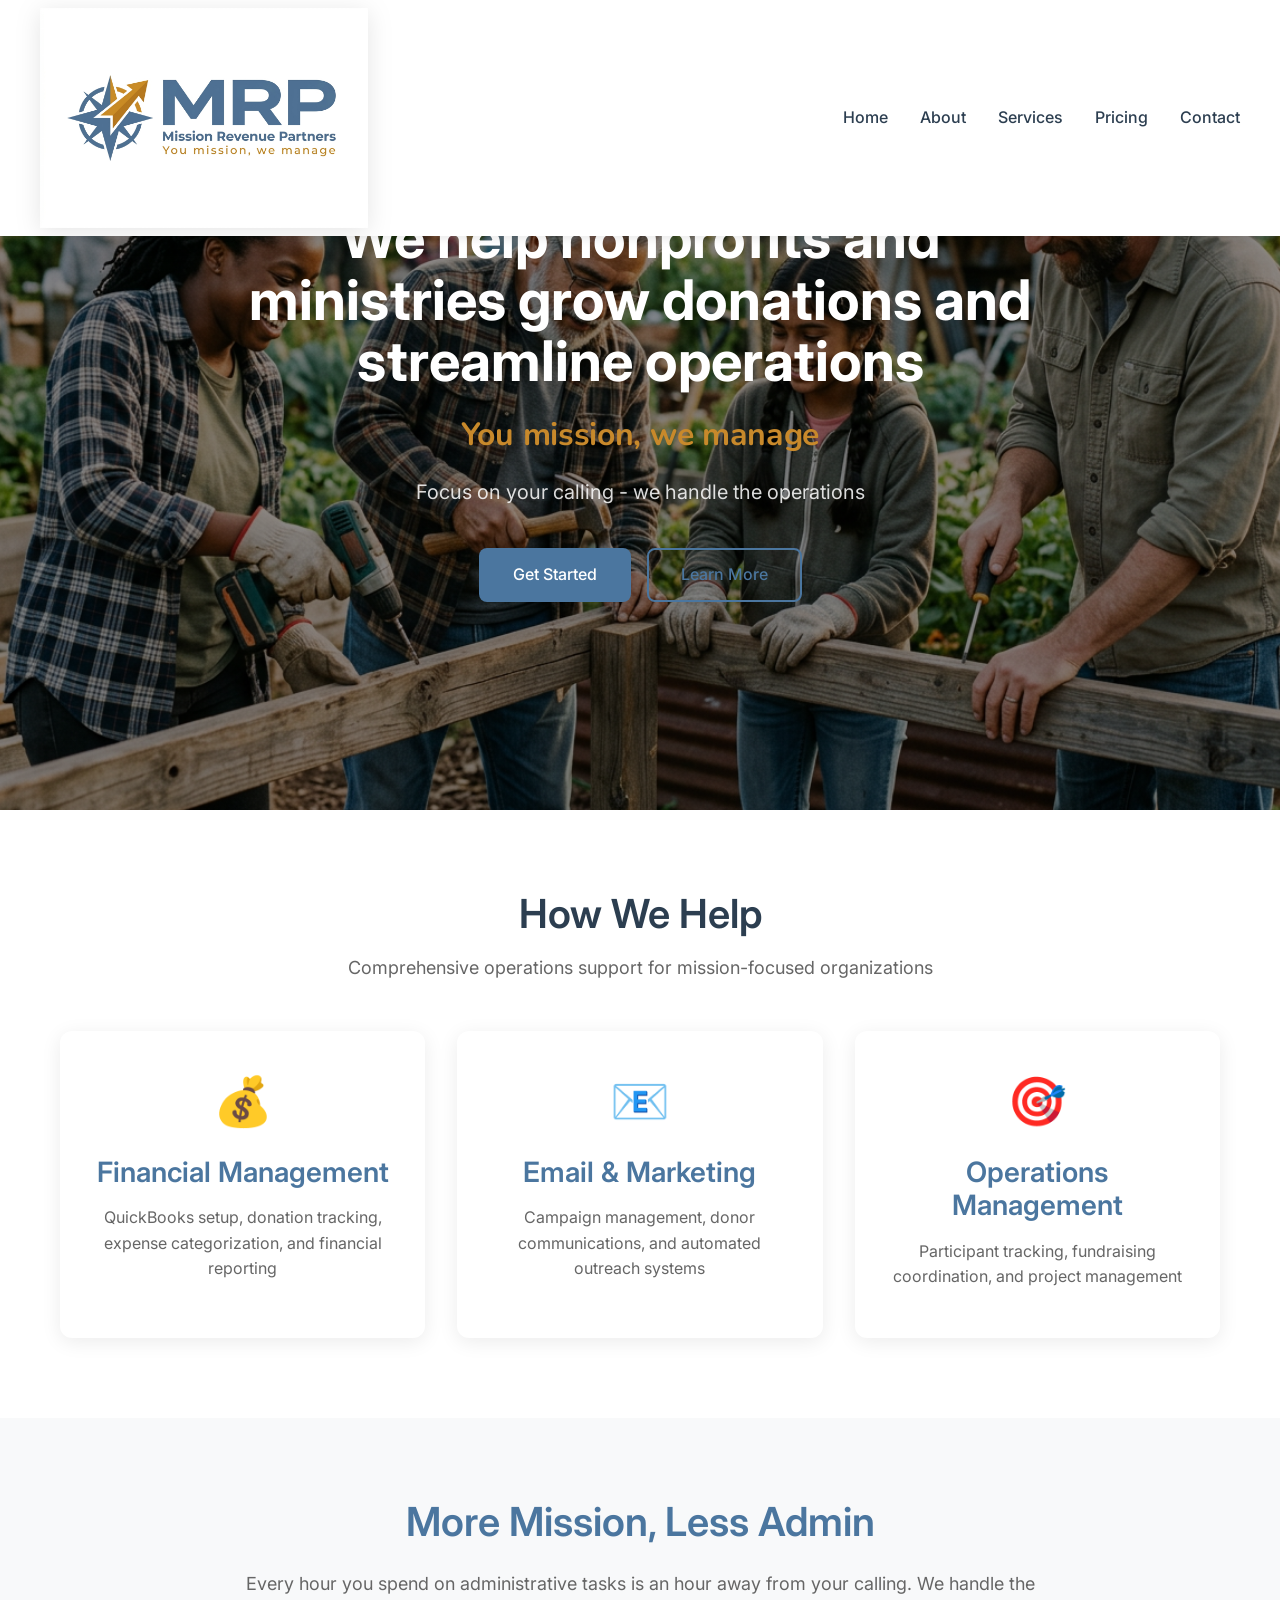
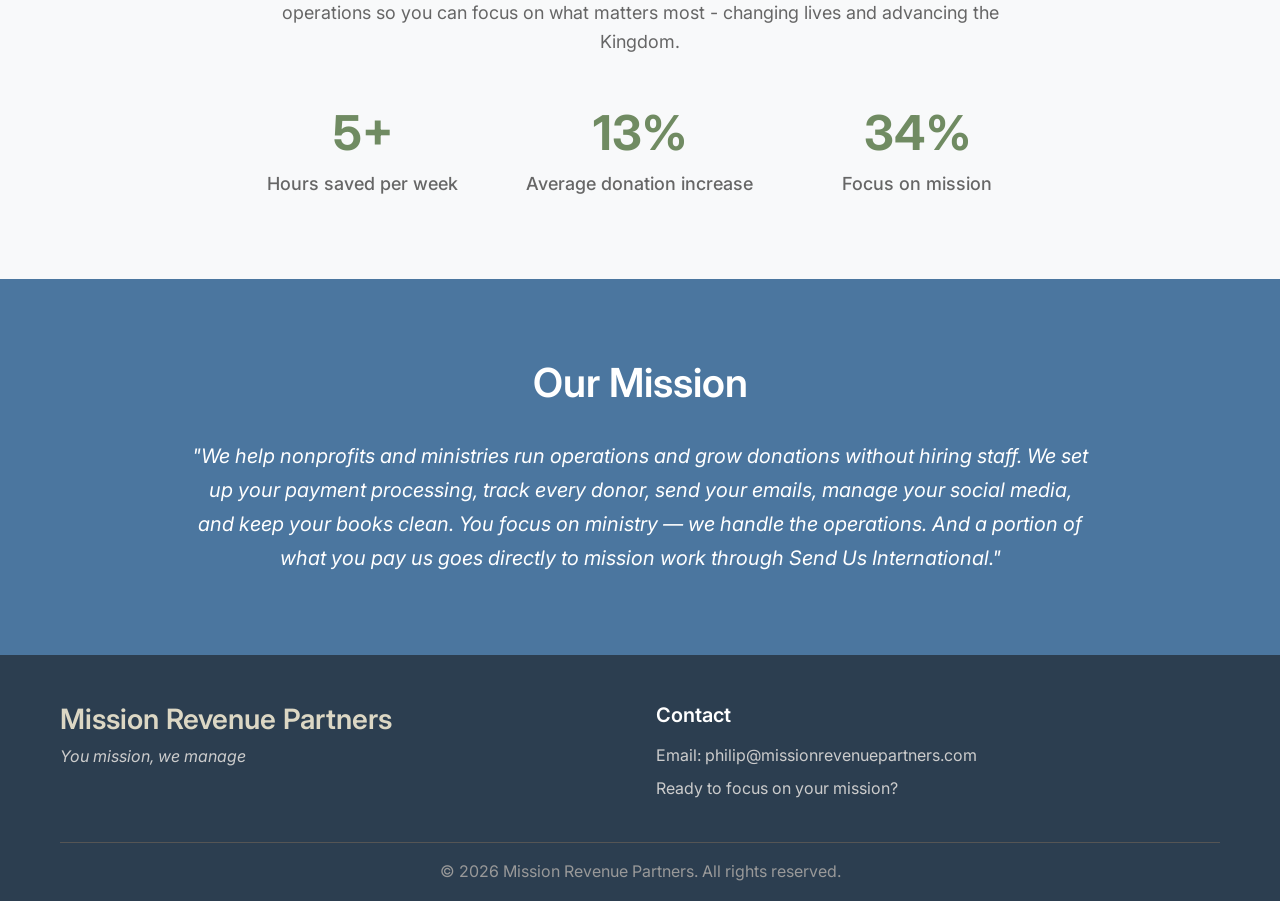
==== index.html @ ce21acee "Mobile-responsive hero: proper CSS classes instead of inline styles, mobile-optimized spacing and te" ====
<!DOCTYPE html>
<html lang="en">
<head>
    <meta charset="UTF-8">
    <meta name="viewport" content="width=device-width, initial-scale=1.0">
    <title>Mission Revenue Partners - You mission, we manage</title>
    <meta name="description" content="We help nonprofits and ministries grow donations and streamline operations. You focus on your mission - we handle the operations.">
    <link rel="icon" type="image/png" sizes="32x32" href="images/favicon-32.png">
    <link rel="stylesheet" href="css/style.css?t=1779023974">
    <link href="https://fonts.googleapis.com/css2?family=Inter:wght@300;400;500;600;700&family=Nunito:wght@400;600;700;800&display=swap" rel="stylesheet">
</head>
<body>
    <!-- Header -->
    <header class="header">
        <nav class="nav container">
            <div class="nav-brand">
                <img src="images/logo.png?v=1778891341" alt="Mission Revenue Partners - You mission, we manage" class="nav-logo" >
            </div>
            <ul class="nav-menu">
                <li><a href="index.html" class="nav-link">Home</a></li>
                <li><a href="about.html" class="nav-link">About</a></li>
                <li><a href="services.html" class="nav-link">Services</a></li>
                <li><a href="pricing.html" class="nav-link">Pricing</a></li>
                <li><a href="contact.html" class="nav-link">Contact</a></li>
            </ul>
            <div class="nav-toggle">
                <span></span>
                <span></span>
                <span></span>
            </div>
        </nav>
    </header>

    <!-- Hero Section -->
    <section id="home" class="hero hero-mobile-fixed">
        <div class="container">
            <div class="hero-content">
                <h1 class="hero-title">We help nonprofits and ministries grow donations and streamline operations</h1>
                <p class="hero-tagline">You mission, we manage</p>
                <p class="hero-subtitle">Focus on your calling - we handle the operations</p>
                <div class="hero-buttons">
                    <a href="contact.html" class="btn btn-primary">Get Started</a>
                    <a href="services.html" class="btn btn-secondary">Learn More</a>
                </div>
            </div>
        </div>
    </section>

    <!-- Services Preview -->
    <section class="services-preview">
        <div class="container">
            <div class="section-header">
                <h2>How We Help</h2>
                <p>Comprehensive operations support for mission-focused organizations</p>
            </div>
            <div class="services-grid">
                <div class="service-card">
                    <div class="service-icon">💰</div>
                    <h3>Financial Management</h3>
                    <p>QuickBooks setup, donation tracking, expense categorization, and financial reporting</p>
                </div>
                <div class="service-card">
                    <div class="service-icon">📧</div>
                    <h3>Email & Marketing</h3>
                    <p>Campaign management, donor communications, and automated outreach systems</p>
                </div>
                <div class="service-card">
                    <div class="service-icon">🎯</div>
                    <h3>Operations Management</h3>
                    <p>Participant tracking, fundraising coordination, and project management</p>
                </div>
            </div>
        </div>
    </section>

    <!-- Value Proposition -->
    <section class="value-prop">
        <div class="container">
            <div class="value-content">
                <h2>More Mission, Less Admin</h2>
                <p>Every hour you spend on administrative tasks is an hour away from your calling. We handle the operations so you can focus on what matters most - changing lives and advancing the Kingdom.</p>
                <div class="value-stats">
                    <div class="stat">
                        <h3>15+</h3>
                        <p>Hours saved per week</p>
                    </div>
                    <div class="stat">
                        <h3>40%</h3>
                        <p>Average donation increase</p>
                    </div>
                    <div class="stat">
                        <h3>100%</h3>
                        <p>Focus on mission</p>
                    </div>
                </div>
            </div>
        </div>
    </section>

    <!-- Mission Statement -->
    <section class="mission-statement">
        <div class="container">
            <div class="mission-content">
                <h2>Our Mission</h2>
                <p class="mission-text">"We help nonprofits and ministries run operations and grow donations without hiring staff. We set up your payment processing, track every donor, send your emails, manage your social media, and keep your books clean. You focus on ministry — we handle the operations. And a portion of what you pay us goes directly to mission work through Send Us International."</p>
            </div>
        </div>
    </section>

    <!-- Footer -->
    <footer class="footer">
        <div class="container">
            <div class="footer-content">
                <div class="footer-brand">
                    <h3>Mission Revenue Partners</h3>
                    <p>You mission, we manage</p>
                </div>
                <div class="footer-contact">
                    <h4>Contact</h4>
                    <p>Email: philip@missionrevenuepartners.com</p>
                    <p>Ready to focus on your mission?</p>
                </div>
            </div>
            <div class="footer-bottom">
                <p>&copy; 2026 Mission Revenue Partners. All rights reserved.</p>
            </div>
        </div>
    </footer>

    <script src="js/main.js"></script>
</body>
</html>
---- css/style.css ----
/* Mission Revenue Partners - Website Styles */
/* Brand Colors: Blue #4B769F, Green #708B62, Beige #DCD7C4 */

:root {
    --primary-blue: #4B769F;
    --mission-green: #708B62;
    --amber-gold: #C8892B;
    --background-tan: #DCD7C4;
    --white: #ffffff;
    --dark: #2c3e50;
    --light-gray: #f8f9fa;
    --border-color: #e9ecef;
    
    --font-family: 'Inter', -apple-system, BlinkMacSystemFont, 'Segoe UI', sans-serif;
    --font-rounded: 'Nunito', 'Inter', -apple-system, sans-serif;
    --font-weight-light: 300;
    --font-weight-normal: 400;
    --font-weight-medium: 500;
    --font-weight-semibold: 600;
    --font-weight-bold: 700;
}

/* Base Styles */
* {
    margin: 0;
    padding: 0;
    box-sizing: border-box;
}

body {
    font-family: var(--font-family);
    font-weight: var(--font-weight-normal);
    line-height: 1.6;
    color: var(--dark);
    background-color: var(--white);
}

.container {
    max-width: 1200px;
    margin: 0 auto;
    padding: 0 20px;
}

/* Typography */
h1, h2, h3, h4, h5, h6 {
    font-weight: var(--font-weight-semibold);
    line-height: 1.2;
    margin-bottom: 1rem;
}

h1 { font-size: 3rem; }
h2 { font-size: 2.5rem; }
h3 { font-size: 1.75rem; }
h4 { font-size: 1.25rem; }

p {
    margin-bottom: 1rem;
    color: #666;
}

/* Buttons */
.btn {
    display: inline-block;
    padding: 12px 32px;
    font-weight: var(--font-weight-medium);
    text-decoration: none;
    border-radius: 8px;
    transition: all 0.3s ease;
    cursor: pointer;
    border: 2px solid transparent;
    font-size: 1rem;
}

.btn-primary {
    background-color: var(--primary-blue);
    color: var(--white);
}

.btn-primary:hover {
    background-color: #3a5f7f;
    transform: translateY(-2px);
}

.btn-secondary {
    background-color: transparent;
    color: var(--primary-blue);
    border-color: var(--primary-blue);
}

.btn-secondary:hover {
    background-color: var(--primary-blue);
    color: var(--white);
}

/* Header */
.header {
    background-color: var(--white);
    box-shadow: 0 2px 10px rgba(0,0,0,0.1);
    position: fixed;
    top: 0;
    left: 0;
    right: 0;
    z-index: 1000;
}

.nav {
    display: flex;
    justify-content: space-between;
    align-items: center;
    padding: 0.5rem 0;
}

.nav-brand {
    display: flex;
    align-items: center;
    gap: 12px;
}

.nav-logo {
    height: 220px !important;
    width: auto !important;
    display: block;
    filter: drop-shadow(0 4px 12px rgba(0,0,0,0.10));
    transition: transform 0.2s ease;
}
.nav-logo:hover {
    transform: scale(1.03);
}

.brand-name {
    color: var(--primary-blue);
    font-size: 1.35rem;
    font-weight: var(--font-weight-bold);
    margin: 0;
}

.nav-menu {
    display: flex;
    list-style: none;
    gap: 2rem;
    margin: 0;
}

.nav-link {
    text-decoration: none;
    color: var(--dark);
    font-weight: var(--font-weight-medium);
    transition: color 0.3s ease;
}

.nav-link:hover {
    color: var(--primary-blue);
}

.nav-toggle {
    display: none;
    flex-direction: column;
    cursor: pointer;
}

.nav-toggle span {
    width: 25px;
    height: 3px;
    background-color: var(--dark);
    margin: 3px 0;
    transition: 0.3s;
}

/* Hero Section */
.hero {
    background: linear-gradient(rgba(44, 62, 80, 0.6), rgba(44, 62, 80, 0.6)), url('../images/hero-bg.jpg?v=1779022975') center top/cover no-repeat;
    padding: 180px 0 140px;
    text-align: center;
    color: var(--white);
    min-height: 70vh;
    display: flex;
    align-items: center;
}

/* Mobile-optimized hero */
.hero-mobile-fixed {
    background: linear-gradient(rgba(0, 0, 0, 0.45), rgba(0, 0, 0, 0.45)), url('../images/hero-bg-new.png') center center/cover no-repeat;
    background-size: 120%;
    padding: 160px 0 160px;
    min-height: 90vh;
    display: flex;
    align-items: center;
    justify-content: center;
}

.hero .hero-title {
    color: var(--white);
}

.hero .hero-subtitle {
    color: rgba(255,255,255,0.85);
}

.hero-content {
    max-width: 800px;
    margin: 0 auto;
    width: 100%;
}

.hero-title {
    font-size: 3.5rem;
    font-weight: var(--font-weight-bold);
    color: var(--dark);
    margin-bottom: 1rem;
    line-height: 1.1;
}

.hero-tagline {
    font-family: var(--font-rounded);
    font-size: 2rem;
    font-weight: 700;
    color: var(--amber-gold);
    margin-bottom: 1rem;
    letter-spacing: -0.3px;
}

.hero-subtitle {
    font-size: 1.25rem;
    color: #666;
    margin-bottom: 2.5rem;
}

.hero-buttons {
    display: flex;
    gap: 1rem;
    justify-content: center;
    flex-wrap: wrap;
}

/* Services Preview */
.services-preview {
    padding: 80px 0;
    background-color: var(--white);
}

.section-header {
    text-align: center;
    margin-bottom: 3rem;
}

.section-header h2 {
    color: var(--dark);
    margin-bottom: 1rem;
}

.section-header p {
    font-size: 1.125rem;
    color: #666;
    max-width: 600px;
    margin: 0 auto;
}

.services-grid {
    display: grid;
    grid-template-columns: repeat(auto-fit, minmax(300px, 1fr));
    gap: 2rem;
    margin-top: 3rem;
}

.service-card {
    background-color: var(--white);
    padding: 2rem;
    border-radius: 12px;
    box-shadow: 0 4px 20px rgba(0,0,0,0.08);
    text-align: center;
    transition: transform 0.3s ease, box-shadow 0.3s ease;
}

.service-card:hover {
    transform: translateY(-5px);
    box-shadow: 0 8px 30px rgba(0,0,0,0.12);
}

.service-icon {
    font-size: 3rem;
    margin-bottom: 1rem;
}

.service-card h3 {
    color: var(--primary-blue);
    margin-bottom: 1rem;
}

.service-card p {
    color: #666;
    line-height: 1.6;
}

/* Value Proposition */
.value-prop {
    padding: 80px 0;
    background-color: var(--light-gray);
}

.value-content {
    text-align: center;
    max-width: 800px;
    margin: 0 auto;
}

.value-content h2 {
    color: var(--primary-blue);
    margin-bottom: 1.5rem;
}

.value-content p {
    font-size: 1.125rem;
    margin-bottom: 3rem;
}

.value-stats {
    display: grid;
    grid-template-columns: repeat(auto-fit, minmax(200px, 1fr));
    gap: 2rem;
    margin-top: 3rem;
}

.stat {
    text-align: center;
}

.stat h3 {
    font-size: 3rem;
    color: var(--mission-green);
    margin-bottom: 0.5rem;
    font-weight: var(--font-weight-bold);
}

.stat p {
    color: #666;
    font-weight: var(--font-weight-medium);
    margin: 0;
}

/* Mission Statement */
.mission-statement {
    padding: 80px 0;
    background-color: var(--primary-blue);
    color: var(--white);
}

.mission-content {
    text-align: center;
    max-width: 900px;
    margin: 0 auto;
}

.mission-statement h2 {
    color: var(--white);
    margin-bottom: 2rem;
}

.mission-text {
    font-size: 1.25rem;
    line-height: 1.7;
    color: var(--white);
    font-style: italic;
    margin: 0;
}

/* Page Hero (Sub-pages) */
.page-hero {
    background: linear-gradient(rgba(44, 62, 80, 0.7), rgba(44, 62, 80, 0.7)), url('../images/hero-bg.jpg?v=1779022975') center top/cover no-repeat;
    padding: 180px 0 120px;
    text-align: center;
    min-height: 50vh;
    display: flex;
    align-items: center;
}

.page-hero .container {
    width: 100%;
}

.page-hero h1 {
    font-size: 3rem;
    font-weight: var(--font-weight-bold);
    color: var(--white);
    margin-bottom: 0.5rem;
}

.page-hero .hero-tagline {
    color: var(--amber-gold);
}

.page-subtitle {
    font-size: 1.125rem;
    color: rgba(255,255,255,0.85);
    max-width: 600px;
    margin: 0 auto;
}

/* Our Story */
.our-story {
    padding: 80px 0;
}

.story-grid {
    display: grid;
    grid-template-columns: 1.5fr 1fr;
    gap: 4rem;
    align-items: center;
}

.story-content h2 {
    color: var(--primary-blue);
    margin-bottom: 1.5rem;
}

.story-content p {
    margin-bottom: 1.25rem;
    font-size: 1.05rem;
    line-height: 1.7;
}

.placeholder-image {
    background: var(--background-tan);
    border-radius: 12px;
    padding: 60px 40px;
    text-align: center;
    color: #999;
    font-size: 1.1rem;
}

.founder-image {
    text-align: center;
}

.profile-photo {
    width: 100%;
    max-width: 320px;
    height: auto;
    border-radius: 12px;
    box-shadow: 0 8px 24px rgba(75, 118, 159, 0.15);
    transition: transform 0.3s ease, box-shadow 0.3s ease;
}

.profile-photo:hover {
    transform: translateY(-4px);
    box-shadow: 0 12px 32px rgba(75, 118, 159, 0.2);
}

/* Values */
.mission-values {
    padding: 80px 0;
    background: var(--light-gray);
}

.values-grid {
    display: grid;
    grid-template-columns: repeat(auto-fit, minmax(250px, 1fr));
    gap: 2rem;
    margin-top: 3rem;
}

.value-card {
    background: var(--white);
    padding: 2rem;
    border-radius: 12px;
    box-shadow: 0 4px 12px rgba(0,0,0,0.06);
    text-align: center;
}

.value-icon {
    font-size: 2.5rem;
    margin-bottom: 1rem;
}

.value-card h3 {
    color: var(--primary-blue);
    margin-bottom: 0.75rem;
}

/* Why Started */
.why-started {
    padding: 80px 0;
}

.why-content {
    max-width: 800px;
    margin: 0 auto;
}

.why-content h2 {
    text-align: center;
    color: var(--primary-blue);
    margin-bottom: 2rem;
}

.why-story p {
    margin-bottom: 1.25rem;
    font-size: 1.05rem;
    line-height: 1.7;
}

.why-story blockquote {
    border-left: 4px solid var(--mission-green);
    margin: 2rem 0;
    padding: 1.5rem 2rem;
    background: var(--light-gray);
    border-radius: 0 8px 8px 0;
    font-style: italic;
    font-size: 1.1rem;
    color: var(--dark);
}

/* Team */
.team-section {
    padding: 80px 0;
    background: var(--light-gray);
}

.team-grid {
    display: grid;
    grid-template-columns: repeat(auto-fit, minmax(280px, 1fr));
    gap: 2rem;
    margin-top: 3rem;
    justify-items: center;
}

.team-member {
    text-align: center;
    max-width: 350px;
}

.team-member h3 {
    color: var(--primary-blue);
    margin: 1rem 0 0.25rem;
}

.member-title {
    color: var(--mission-green);
    font-weight: var(--font-weight-medium);
    font-size: 0.95rem;
    margin-bottom: 0.75rem;
}

.member-image {
    margin-bottom: 0.5rem;
}

/* Services Detailed */
.services-detailed {
    padding: 80px 0;
}

.service-detailed {
    margin-bottom: 4rem;
    padding-bottom: 4rem;
    border-bottom: 1px solid var(--border-color);
}

.service-detailed:last-child {
    border-bottom: none;
    margin-bottom: 0;
    padding-bottom: 0;
}

.service-icon-large {
    font-size: 3.5rem;
    margin-bottom: 1rem;
}

.service-content h2 {
    color: var(--primary-blue);
    margin-bottom: 0.5rem;
}

.service-description {
    font-size: 1.125rem;
    color: #666;
    margin-bottom: 1.5rem;
}

.service-features {
    margin-bottom: 1.5rem;
}

.service-features h3 {
    color: var(--mission-green);
    font-size: 1.1rem;
    margin-bottom: 0.75rem;
}

.service-features ul {
    list-style: none;
    padding: 0;
}

.service-features li {
    padding: 0.5rem 0;
    padding-left: 1.5rem;
    position: relative;
    line-height: 1.5;
}

.service-features li::before {
    content: "▸";
    color: var(--primary-blue);
    position: absolute;
    left: 0;
}

.service-benefits {
    background: var(--light-gray);
    padding: 1.5rem 2rem;
    border-radius: 8px;
}

.service-benefits h3 {
    color: var(--mission-green);
    margin-bottom: 0.5rem;
}

.service-benefits p {
    margin: 0;
    line-height: 1.8;
}

/* Process */
.service-process {
    padding: 80px 0;
    background: var(--light-gray);
}

.process-steps {
    display: grid;
    grid-template-columns: repeat(auto-fit, minmax(220px, 1fr));
    gap: 2rem;
    margin-top: 3rem;
}

.process-step {
    text-align: center;
    background: var(--white);
    padding: 2rem;
    border-radius: 12px;
    box-shadow: 0 4px 12px rgba(0,0,0,0.06);
}

.step-number {
    width: 48px;
    height: 48px;
    background: var(--primary-blue);
    color: var(--white);
    border-radius: 50%;
    display: flex;
    align-items: center;
    justify-content: center;
    font-size: 1.5rem;
    font-weight: var(--font-weight-bold);
    margin: 0 auto 1rem;
}

.process-step h3 {
    color: var(--dark);
    font-size: 1.15rem;
    margin-bottom: 0.5rem;
}

/* CTA Section */
.cta-section {
    padding: 80px 0;
    background: linear-gradient(135deg, var(--primary-blue) 0%, #3a5f7f 100%);
    color: var(--white);
}

.cta-content {
    text-align: center;
    max-width: 700px;
    margin: 0 auto;
}

.cta-content h2 {
    color: var(--white);
    margin-bottom: 1rem;
}

.cta-content p {
    color: rgba(255,255,255,0.9);
    font-size: 1.125rem;
    margin-bottom: 2rem;
}

.cta-content .btn-primary {
    background: var(--mission-green);
}

.cta-content .btn-primary:hover {
    background: #5a704e;
}

/* Pricing Page */
.pricing-section {
    padding: 80px 0;
}

.pricing-grid {
    display: grid;
    grid-template-columns: repeat(auto-fit, minmax(300px, 1fr));
    gap: 2rem;
    margin-top: 3rem;
}

.pricing-card {
    background: var(--white);
    border-radius: 12px;
    box-shadow: 0 4px 20px rgba(0,0,0,0.08);
    padding: 2.5rem 2rem;
    text-align: center;
    transition: transform 0.3s ease;
}

.pricing-card.featured {
    border: 2px solid var(--primary-blue);
    transform: scale(1.02);
}

.pricing-card:hover {
    transform: translateY(-5px);
}

.pricing-card.featured:hover {
    transform: scale(1.02) translateY(-5px);
}

.pricing-header {
    margin-bottom: 2rem;
}

.pricing-header h3 {
    color: var(--dark);
    font-size: 1.5rem;
    margin-bottom: 0.5rem;
}

.pricing-price {
    font-size: 3rem;
    font-weight: var(--font-weight-bold);
    color: var(--primary-blue);
    margin-bottom: 0.25rem;
}

.pricing-price span {
    font-size: 1rem;
    color: #999;
    font-weight: var(--font-weight-normal);
}

.pricing-card ul {
    list-style: none;
    padding: 0;
    margin-bottom: 2rem;
    text-align: left;
}

.pricing-card li {
    padding: 0.6rem 0;
    border-bottom: 1px solid var(--border-color);
}

.pricing-card li:last-child {
    border-bottom: none;
}

/* Contact Page */
.contact-section {
    padding: 80px 0;
}

.contact-grid {
    display: grid;
    grid-template-columns: 1fr 1fr;
    gap: 4rem;
    margin-top: 3rem;
}

.contact-info h3 {
    color: var(--primary-blue);
    margin-bottom: 0.5rem;
}

.contact-method {
    margin-bottom: 2rem;
}

.contact-method .icon {
    font-size: 1.5rem;
    margin-bottom: 0.5rem;
}

.contact-form-wrapper {
    background: var(--light-gray);
    padding: 2.5rem;
    border-radius: 12px;
}

.contact-form-wrapper h3 {
    color: var(--primary-blue);
    margin-bottom: 1.5rem;
}

.form-group {
    margin-bottom: 1.25rem;
}

.form-group label {
    display: block;
    margin-bottom: 0.5rem;
    font-weight: var(--font-weight-medium);
    color: var(--dark);
}

.form-group input,
.form-group select,
.form-group textarea {
    width: 100%;
    padding: 0.75rem 1rem;
    border: 1px solid var(--border-color);
    border-radius: 8px;
    font-family: var(--font-family);
    font-size: 1rem;
    transition: border-color 0.3s;
}

.form-group input:focus,
.form-group select:focus,
.form-group textarea:focus {
    outline: none;
    border-color: var(--primary-blue);
}

/* Footer */
.footer {
    background-color: var(--dark);
    color: var(--white);
    padding: 3rem 0 1rem;
}

.footer-content {
    display: grid;
    grid-template-columns: repeat(auto-fit, minmax(250px, 1fr));
    gap: 2rem;
    margin-bottom: 2rem;
}

.footer-brand h3 {
    color: var(--background-tan);
    margin-bottom: 0.5rem;
}

.footer-brand p {
    color: #ccc;
    font-style: italic;
}

.footer-contact h4 {
    color: var(--white);
    margin-bottom: 1rem;
}

.footer-contact p {
    color: #ccc;
    margin-bottom: 0.5rem;
}

.footer-bottom {
    border-top: 1px solid #555;
    padding-top: 1rem;
    text-align: center;
}

.footer-bottom p {
    color: #999;
    margin: 0;
}

/* Responsive Design */
@media (max-width: 768px) {
    .nav-menu {
        display: none;
    }
    
    .nav-toggle {
        display: flex;
    }
    
    .hero-title {
        font-size: 2.5rem;
    }
    
    .hero-tagline {
        font-size: 1.5rem;
    }
    
    .hero-buttons {
        flex-direction: column;
        align-items: center;
    }
    
    .hero-mobile-fixed {
        padding: 120px 0 120px;
        min-height: 100vh;
        background-size: 140%;
    }
    
    .hero-mobile-fixed .hero-content {
        padding: 0 15px;
    }
    
    .services-grid {
        grid-template-columns: 1fr;
    }
    
    .value-stats {
        grid-template-columns: 1fr;
    }
    
    h1 { font-size: 2rem; }
    h2 { font-size: 1.75rem; }
    
    .container {
        padding: 0 15px;
    }
}

@media (max-width: 480px) {
    .hero-title {
        font-size: 2rem;
    }
    
    .hero-tagline {
        font-size: 1.25rem;
    }
    
    .mission-text {
        font-size: 1rem;
    }
    
    .service-card {
        padding: 1.5rem;
    }
    
    .hero-mobile-fixed {
        padding: 100px 0 100px;
        background-size: 160%;
    }
    
    .hero-mobile-fixed .hero-title {
        font-size: 1.8rem;
        line-height: 1.2;
    }
    
    .hero-mobile-fixed .hero-tagline {
        font-size: 1.1rem;
    }
}
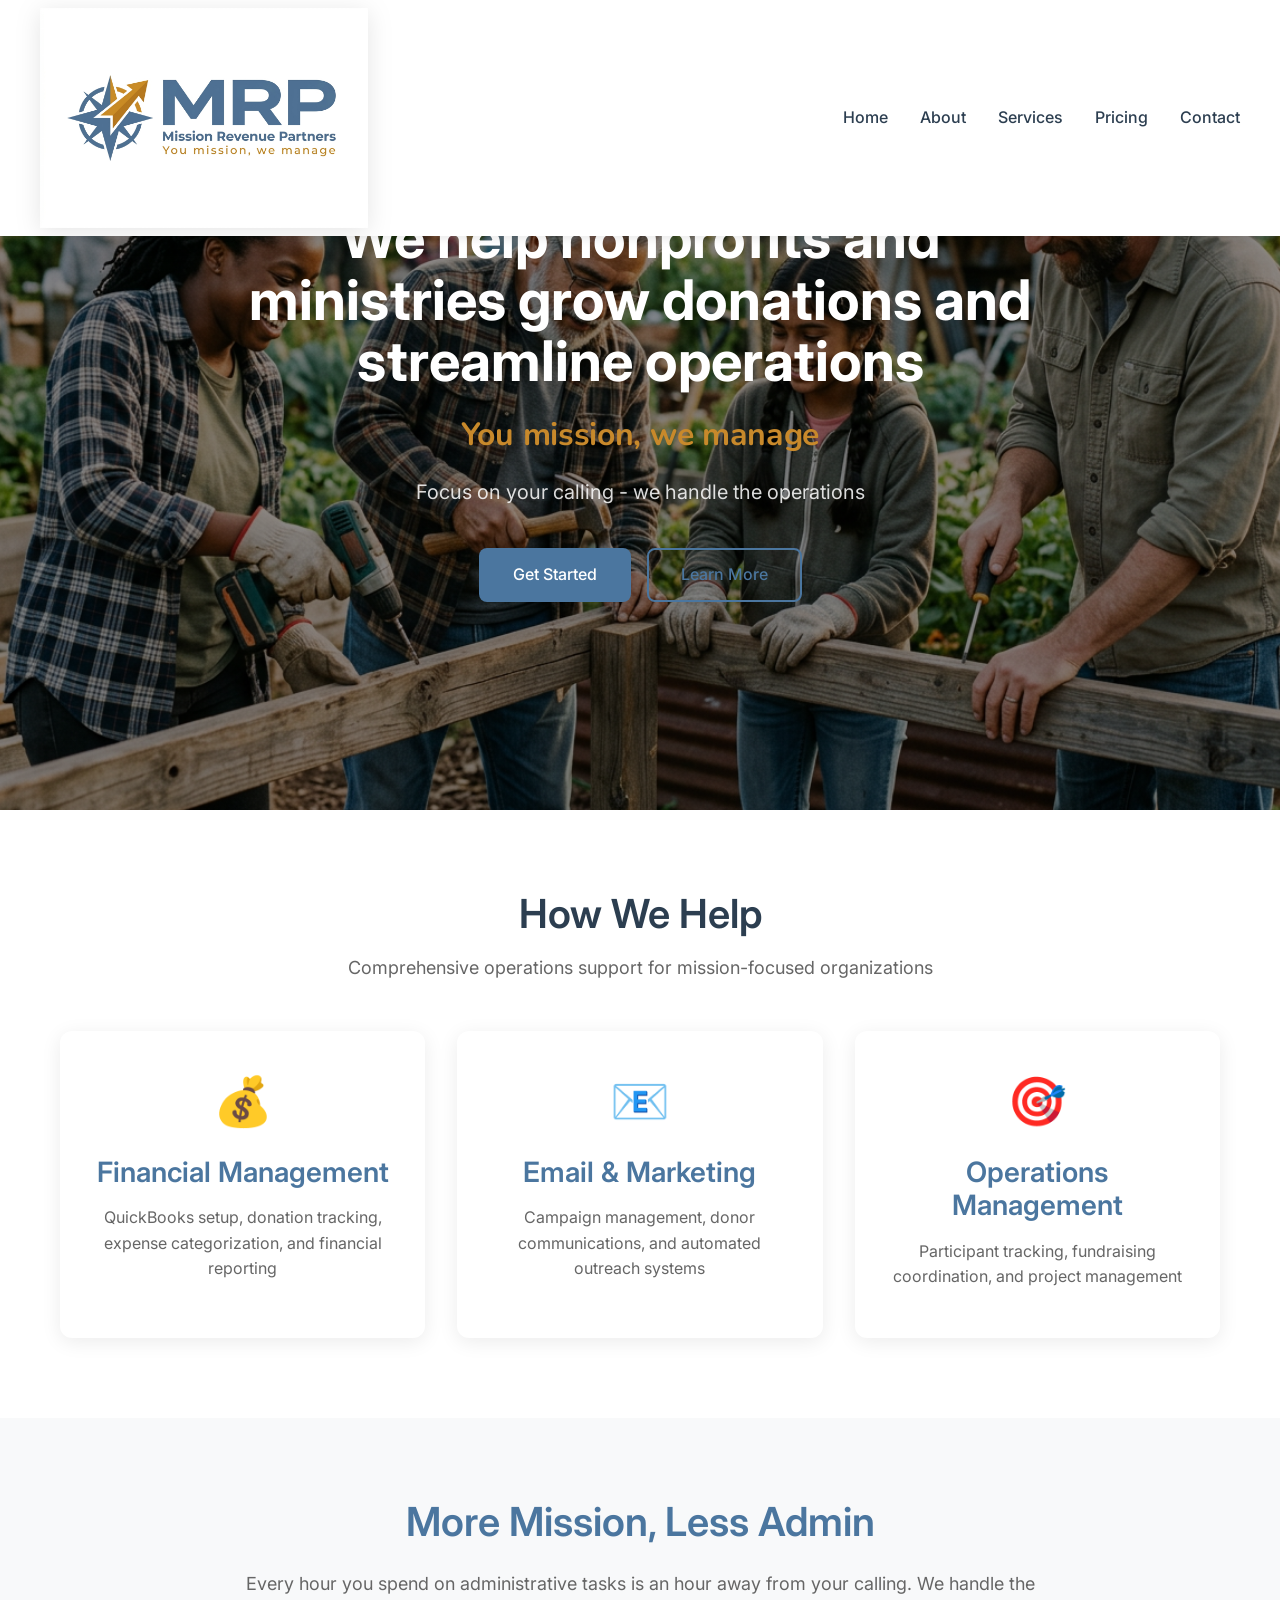
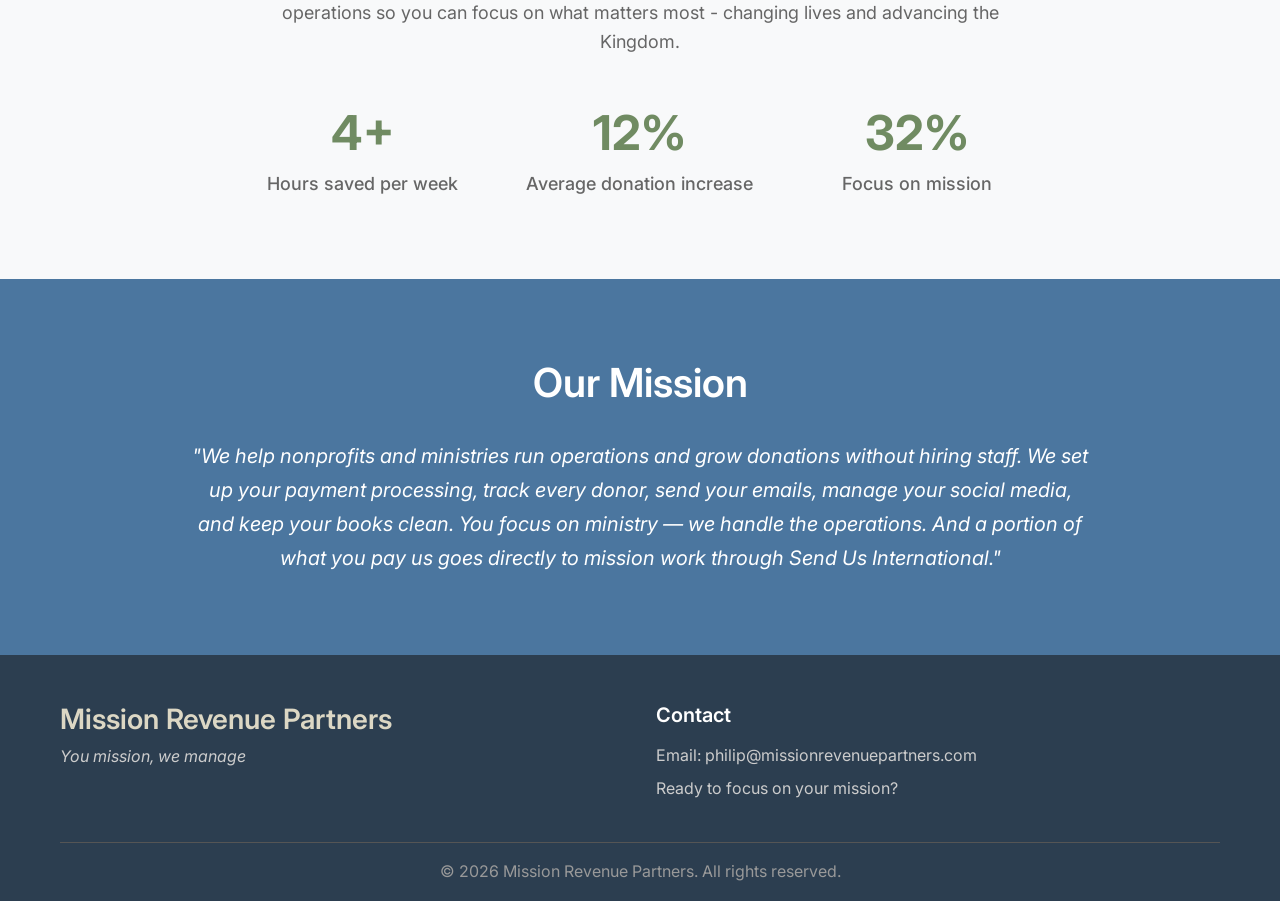
==== commit 9c2190c9: "MOBILE FIX: Move text much higher on screen, ensure buttons are visible, better mobile spacing" ====
--- a/index.html
+++ b/index.html
@@ -6,7 +6,7 @@
     <title>Mission Revenue Partners - You mission, we manage</title>
     <meta name="description" content="We help nonprofits and ministries grow donations and streamline operations. You focus on your mission - we handle the operations.">
     <link rel="icon" type="image/png" sizes="32x32" href="images/favicon-32.png">
-    <link rel="stylesheet" href="css/style.css?t=1779023974">
+    <link rel="stylesheet" href="css/style.css?t=1779024611">
     <link href="https://fonts.googleapis.com/css2?family=Inter:wght@300;400;500;600;700&family=Nunito:wght@400;600;700;800&display=swap" rel="stylesheet">
 </head>
 <body>
--- a/css/style.css
+++ b/css/style.css
@@ -904,13 +904,16 @@
     }
     
     .hero-mobile-fixed {
-        padding: 120px 0 120px;
+        padding: 80px 0 80px;
         min-height: 100vh;
         background-size: 140%;
+        align-items: flex-start;
+        padding-top: 25vh;
     }
     
     .hero-mobile-fixed .hero-content {
         padding: 0 15px;
+        margin-top: 0;
     }
     
     .services-grid {
@@ -947,16 +950,30 @@
     }
     
     .hero-mobile-fixed {
-        padding: 100px 0 100px;
+        padding: 60px 0 60px;
         background-size: 160%;
+        align-items: flex-start;
+        padding-top: 20vh;
+        min-height: 100vh;
     }
     
     .hero-mobile-fixed .hero-title {
         font-size: 1.8rem;
         line-height: 1.2;
+        margin-bottom: 0.8rem;
     }
     
     .hero-mobile-fixed .hero-tagline {
         font-size: 1.1rem;
+        margin-bottom: 0.8rem;
+    }
+    
+    .hero-mobile-fixed .hero-subtitle {
+        font-size: 1rem;
+        margin-bottom: 1.5rem;
+    }
+    
+    .hero-mobile-fixed .hero-buttons {
+        gap: 0.8rem;
     }
 }
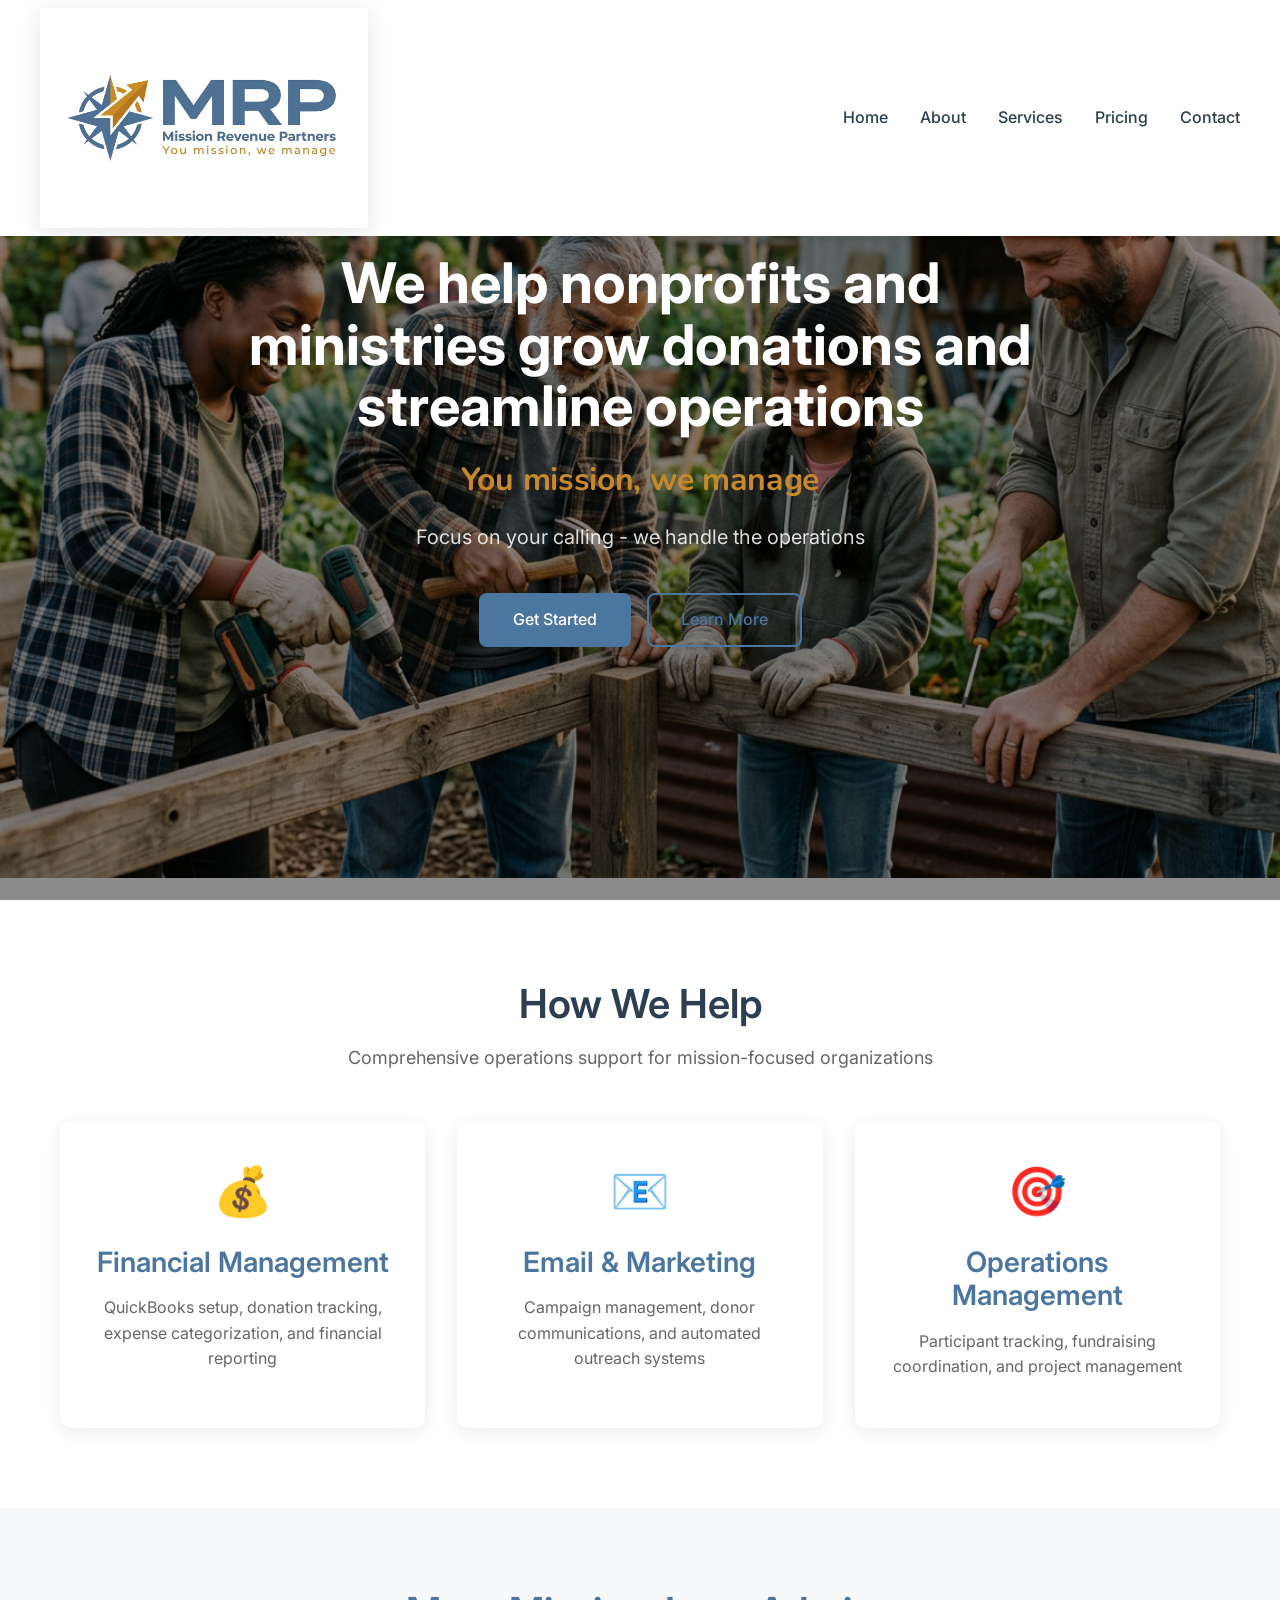
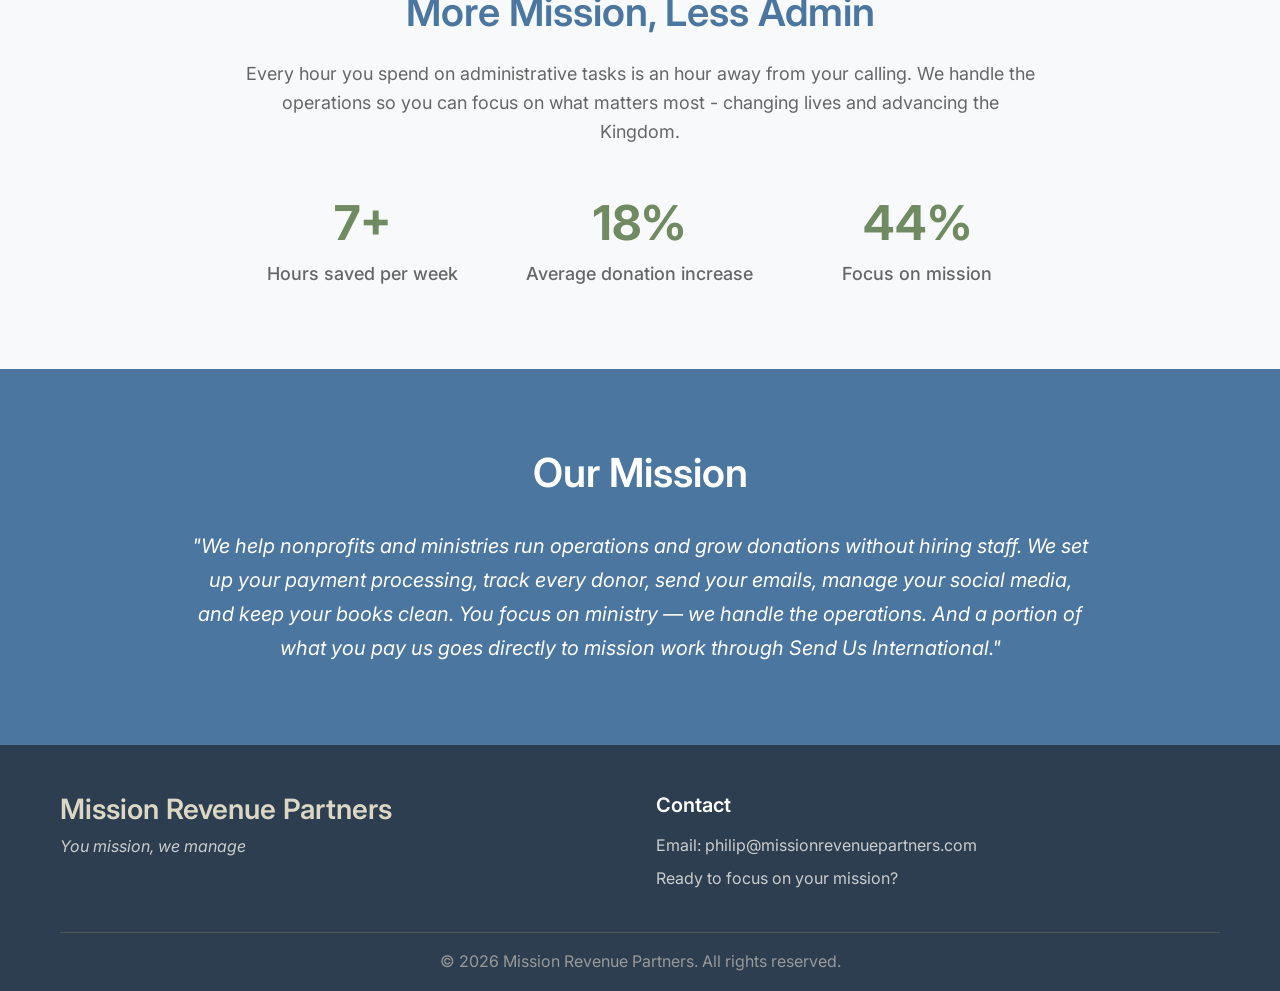
==== commit 6e2e52f9: "COMPLETE MOBILE REDESIGN: Proper centering, better spacing, full-width buttons, works on both deskto" ====
--- a/index.html
+++ b/index.html
@@ -6,7 +6,7 @@
     <title>Mission Revenue Partners - You mission, we manage</title>
     <meta name="description" content="We help nonprofits and ministries grow donations and streamline operations. You focus on your mission - we handle the operations.">
     <link rel="icon" type="image/png" sizes="32x32" href="images/favicon-32.png">
-    <link rel="stylesheet" href="css/style.css?t=1779024611">
+    <link rel="stylesheet" href="css/style.css?t=1779030446">
     <link href="https://fonts.googleapis.com/css2?family=Inter:wght@300;400;500;600;700&family=Nunito:wght@400;600;700;800&display=swap" rel="stylesheet">
 </head>
 <body>
--- a/css/style.css
+++ b/css/style.css
@@ -181,8 +181,8 @@
 .hero-mobile-fixed {
     background: linear-gradient(rgba(0, 0, 0, 0.45), rgba(0, 0, 0, 0.45)), url('../images/hero-bg-new.png') center center/cover no-repeat;
     background-size: 120%;
-    padding: 160px 0 160px;
-    min-height: 90vh;
+    padding: 120px 0;
+    min-height: 100vh;
     display: flex;
     align-items: center;
     justify-content: center;
@@ -904,16 +904,17 @@
     }
     
     .hero-mobile-fixed {
-        padding: 80px 0 80px;
+        padding: 60px 20px;
         min-height: 100vh;
         background-size: 140%;
-        align-items: flex-start;
-        padding-top: 25vh;
+        align-items: center;
+        background-position: center center;
     }
     
     .hero-mobile-fixed .hero-content {
-        padding: 0 15px;
-        margin-top: 0;
+        padding: 20px;
+        max-width: 100%;
+        text-align: center;
     }
     
     .services-grid {
@@ -950,30 +951,45 @@
     }
     
     .hero-mobile-fixed {
-        padding: 60px 0 60px;
-        background-size: 160%;
-        align-items: flex-start;
-        padding-top: 20vh;
+        padding: 40px 15px;
+        background-size: 180%;
         min-height: 100vh;
+        align-items: center;
+    }
+    
+    .hero-mobile-fixed .hero-content {
+        padding: 15px;
+        width: 100%;
     }
     
     .hero-mobile-fixed .hero-title {
-        font-size: 1.8rem;
-        line-height: 1.2;
-        margin-bottom: 0.8rem;
+        font-size: 1.6rem;
+        line-height: 1.3;
+        margin-bottom: 1rem;
     }
     
     .hero-mobile-fixed .hero-tagline {
-        font-size: 1.1rem;
-        margin-bottom: 0.8rem;
+        font-size: 1.2rem;
+        margin-bottom: 1rem;
     }
     
     .hero-mobile-fixed .hero-subtitle {
         font-size: 1rem;
-        margin-bottom: 1.5rem;
+        margin-bottom: 1.8rem;
+        line-height: 1.4;
     }
     
     .hero-mobile-fixed .hero-buttons {
-        gap: 0.8rem;
+        flex-direction: column;
+        gap: 1rem;
+        width: 100%;
+        max-width: 280px;
+        margin: 0 auto;
+    }
+    
+    .hero-mobile-fixed .btn {
+        width: 100%;
+        padding: 12px 20px;
+        font-size: 1rem;
     }
 }
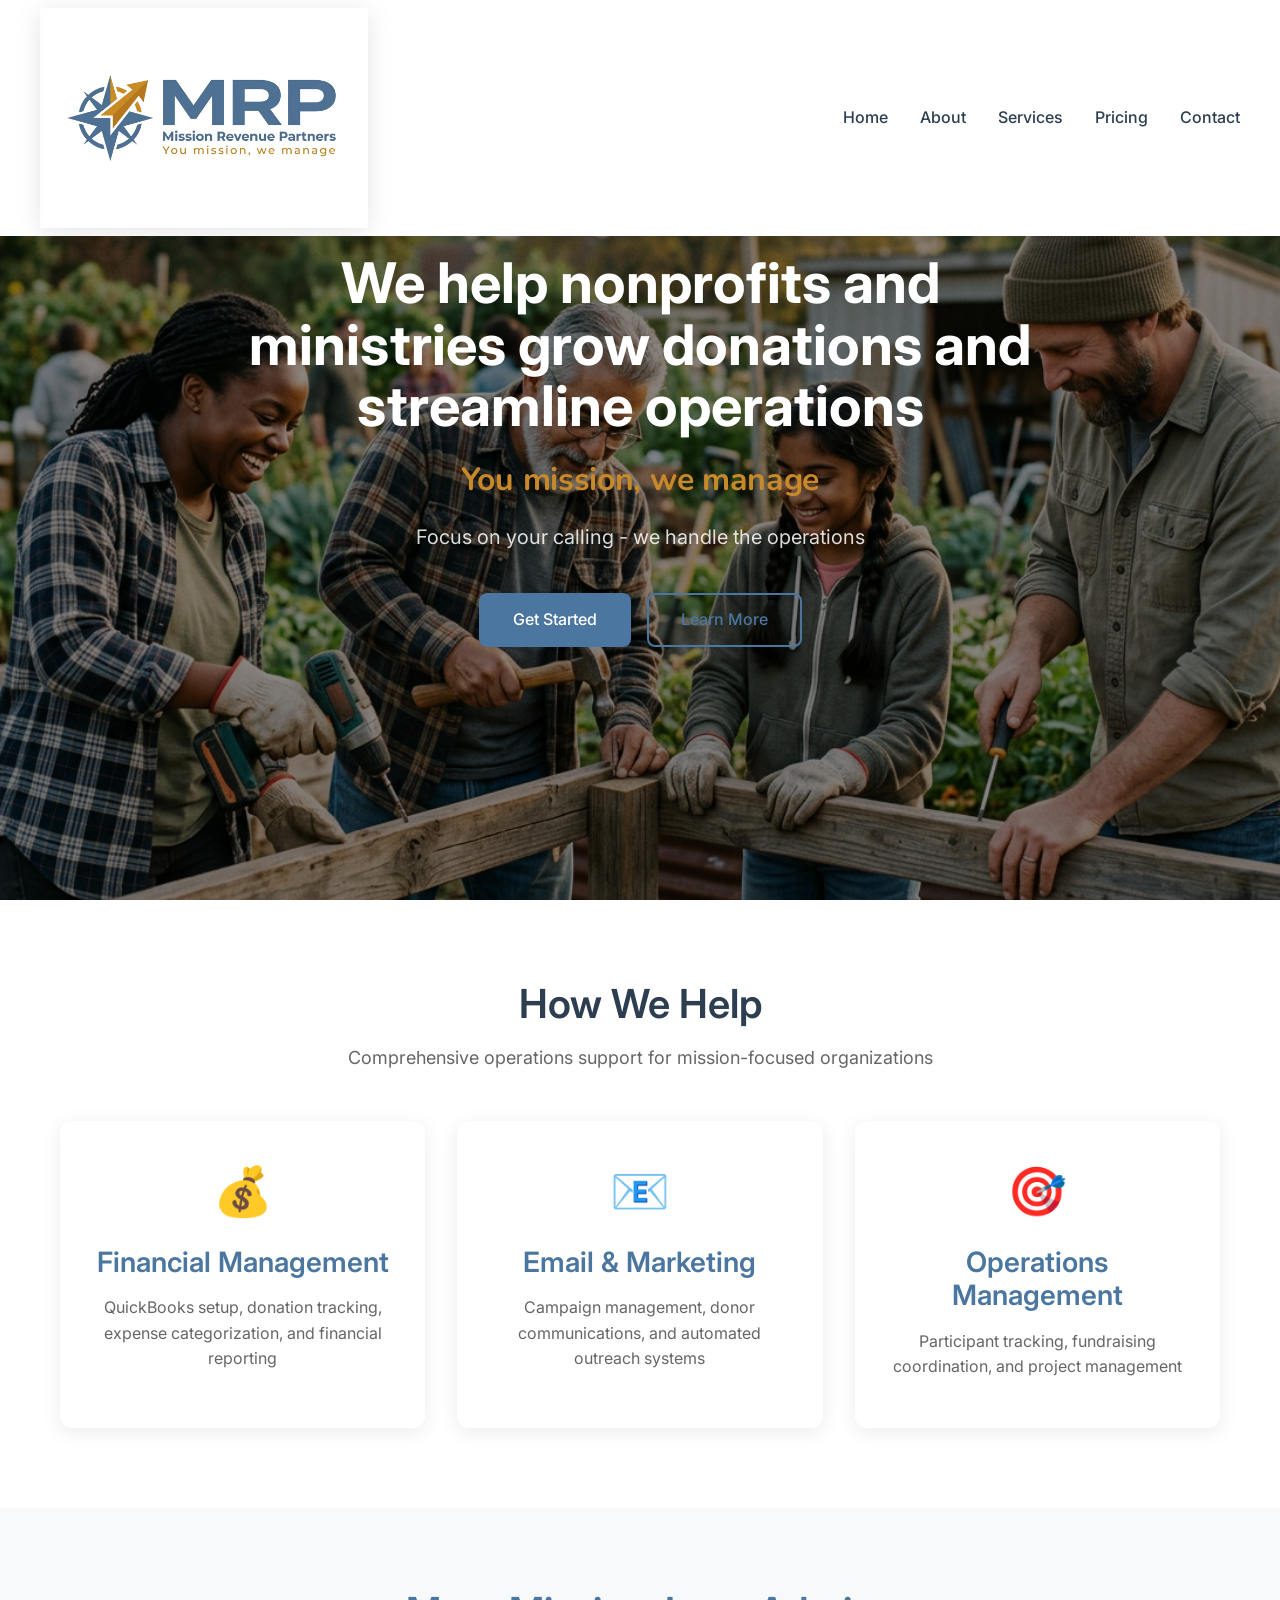
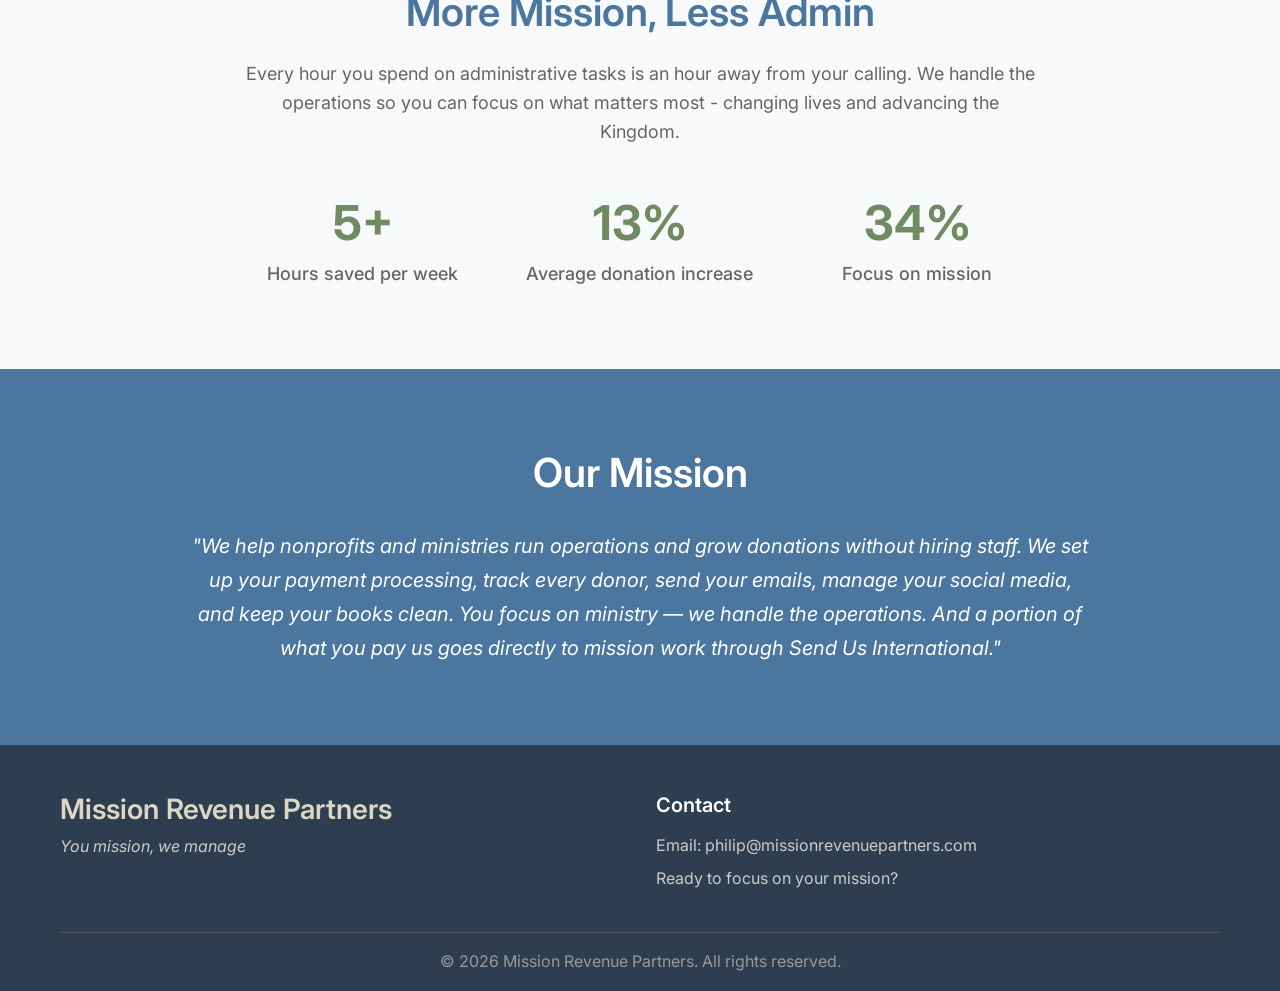
==== commit adeba835: "MAJOR FIX: Proper mobile and desktop hero positioning - show community image, centered text, works o" ====
--- a/index.html
+++ b/index.html
@@ -6,7 +6,7 @@
     <title>Mission Revenue Partners - You mission, we manage</title>
     <meta name="description" content="We help nonprofits and ministries grow donations and streamline operations. You focus on your mission - we handle the operations.">
     <link rel="icon" type="image/png" sizes="32x32" href="images/favicon-32.png">
-    <link rel="stylesheet" href="css/style.css?t=1779030446">
+    <link rel="stylesheet" href="css/style.css?t=1779031271">
     <link href="https://fonts.googleapis.com/css2?family=Inter:wght@300;400;500;600;700&family=Nunito:wght@400;600;700;800&display=swap" rel="stylesheet">
 </head>
 <body>
--- a/css/style.css
+++ b/css/style.css
@@ -168,20 +168,21 @@
 
 /* Hero Section */
 .hero {
-    background: linear-gradient(rgba(44, 62, 80, 0.6), rgba(44, 62, 80, 0.6)), url('../images/hero-bg.jpg?v=1779022975') center top/cover no-repeat;
-    padding: 180px 0 140px;
-    text-align: center;
-    color: var(--white);
-    min-height: 70vh;
+    background: linear-gradient(rgba(44, 62, 80, 0.6), rgba(44, 62, 80, 0.6)), url('../images/hero-bg-new.png') center calc(40% + 100px)/cover no-repeat;
+    padding: 140px 0 100px;
+    text-align: center;
+    color: var(--white);
+    min-height: 80vh;
     display: flex;
     align-items: center;
+    justify-content: center;
+    background-size: 120%;
 }
 
 /* Mobile-optimized hero */
 .hero-mobile-fixed {
-    background: linear-gradient(rgba(0, 0, 0, 0.45), rgba(0, 0, 0, 0.45)), url('../images/hero-bg-new.png') center center/cover no-repeat;
-    background-size: 120%;
-    padding: 120px 0;
+    background: linear-gradient(rgba(0, 0, 0, 0.45), rgba(0, 0, 0, 0.45)), url('../images/hero-bg-new.png') center calc(30% + 100px)/cover no-repeat;
+    padding: 80px 0;
     min-height: 100vh;
     display: flex;
     align-items: center;
@@ -904,17 +905,29 @@
     }
     
     .hero-mobile-fixed {
-        padding: 60px 20px;
+        padding: 40px 20px;
         min-height: 100vh;
-        background-size: 140%;
+        background-size: 100%;
         align-items: center;
-        background-position: center center;
+        background-position: center calc(40%);
     }
     
     .hero-mobile-fixed .hero-content {
         padding: 20px;
         max-width: 100%;
         text-align: center;
+        margin-top: 15vh;
+    }
+    
+    .hero-mobile-fixed .hero-title {
+        font-size: 2rem;
+        line-height: 1.3;
+        margin-bottom: 1rem;
+    }
+    
+    .hero-mobile-fixed .hero-tagline {
+        font-size: 1.4rem;
+        margin-bottom: 1rem;
     }
     
     .services-grid {
@@ -951,37 +964,39 @@
     }
     
     .hero-mobile-fixed {
-        padding: 40px 15px;
-        background-size: 180%;
+        padding: 30px 15px;
+        background-size: 100%;
         min-height: 100vh;
         align-items: center;
+        background-position: center calc(45%);
     }
     
     .hero-mobile-fixed .hero-content {
         padding: 15px;
         width: 100%;
+        margin-top: 20vh;
     }
     
     .hero-mobile-fixed .hero-title {
-        font-size: 1.6rem;
+        font-size: 1.4rem;
         line-height: 1.3;
-        margin-bottom: 1rem;
+        margin-bottom: 0.8rem;
     }
     
     .hero-mobile-fixed .hero-tagline {
         font-size: 1.2rem;
-        margin-bottom: 1rem;
+        margin-bottom: 0.8rem;
     }
     
     .hero-mobile-fixed .hero-subtitle {
-        font-size: 1rem;
-        margin-bottom: 1.8rem;
+        font-size: 0.95rem;
+        margin-bottom: 1.5rem;
         line-height: 1.4;
     }
     
     .hero-mobile-fixed .hero-buttons {
         flex-direction: column;
-        gap: 1rem;
+        gap: 0.8rem;
         width: 100%;
         max-width: 280px;
         margin: 0 auto;
@@ -990,6 +1005,6 @@
     .hero-mobile-fixed .btn {
         width: 100%;
         padding: 12px 20px;
-        font-size: 1rem;
+        font-size: 0.95rem;
     }
 }
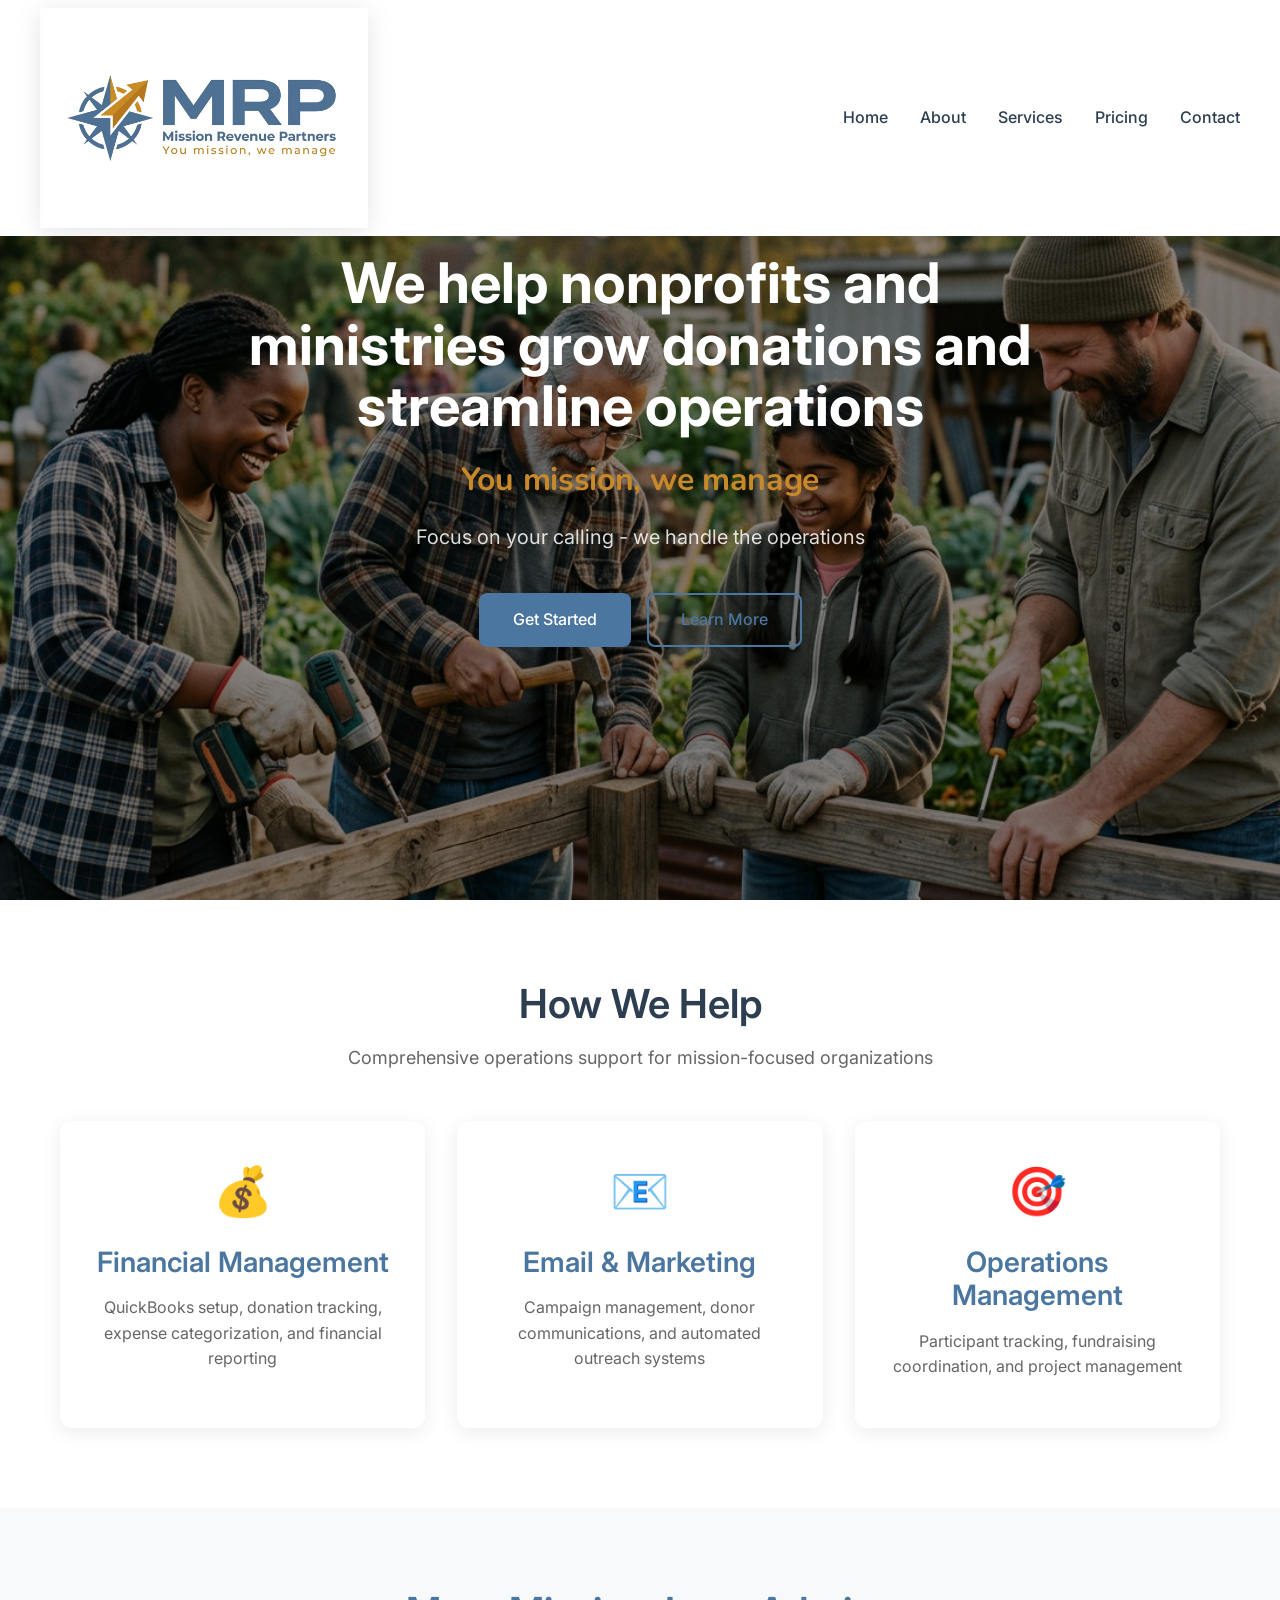
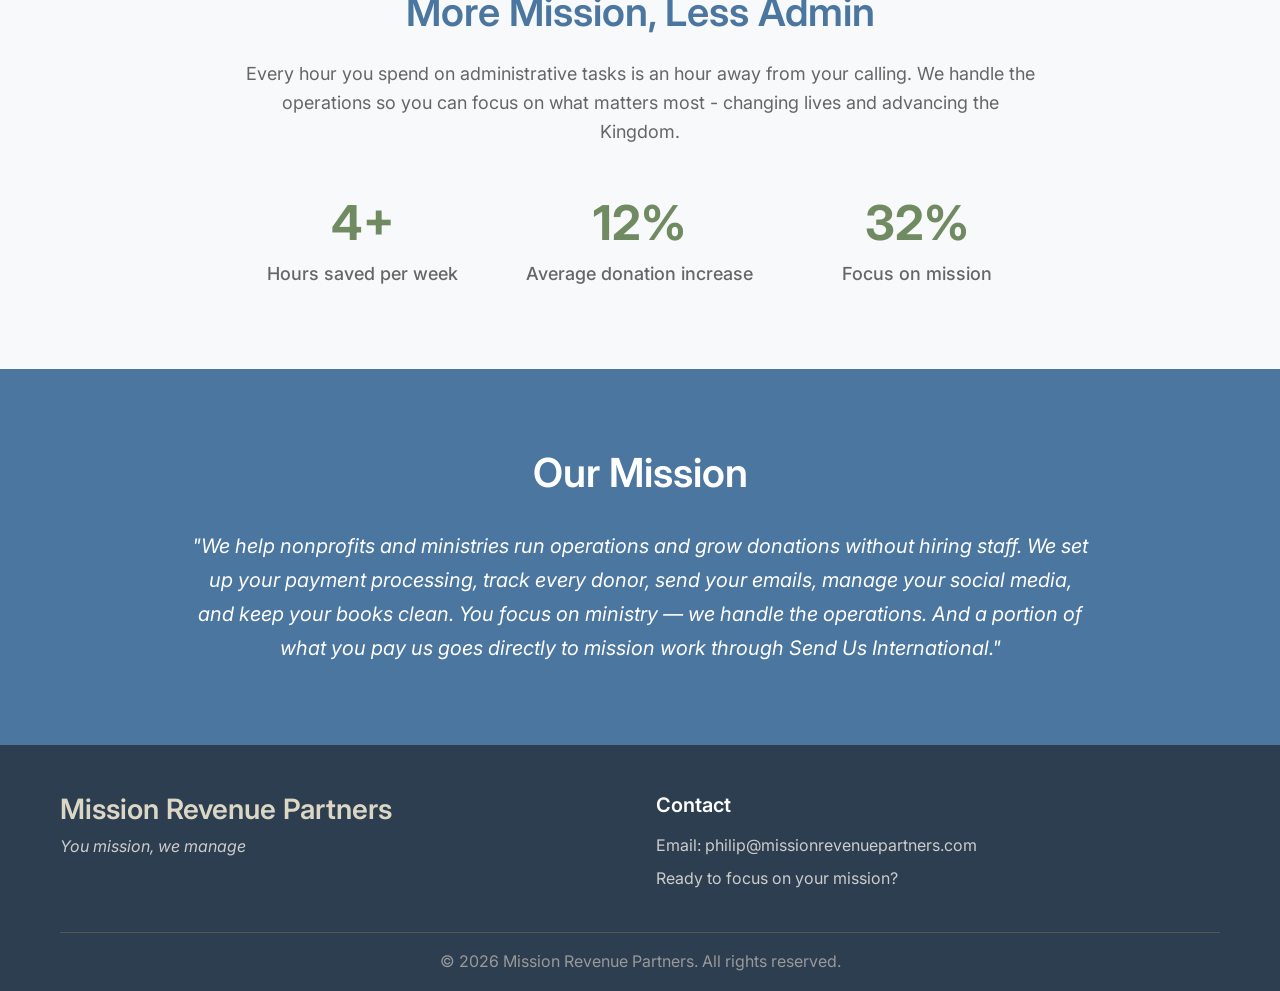
==== commit 6ac78bbd: "COMPLETE WEBSITE FIX: All pages now have unique background images + proper mobile responsive positio" ====
--- a/index.html
+++ b/index.html
@@ -6,7 +6,7 @@
     <title>Mission Revenue Partners - You mission, we manage</title>
     <meta name="description" content="We help nonprofits and ministries grow donations and streamline operations. You focus on your mission - we handle the operations.">
     <link rel="icon" type="image/png" sizes="32x32" href="images/favicon-32.png">
-    <link rel="stylesheet" href="css/style.css?t=1779031271">
+    <link rel="stylesheet" href="css/style.css?t=1779031781">
     <link href="https://fonts.googleapis.com/css2?family=Inter:wght@300;400;500;600;700&family=Nunito:wght@400;600;700;800&display=swap" rel="stylesheet">
 </head>
 <body>
--- a/css/style.css
+++ b/css/style.css
@@ -364,18 +364,40 @@
     margin: 0;
 }
 
-/* Page Hero (Sub-pages) */
+/* Page Hero (Sub-pages) - Base */
 .page-hero {
-    background: linear-gradient(rgba(44, 62, 80, 0.7), rgba(44, 62, 80, 0.7)), url('../images/hero-bg.jpg?v=1779022975') center top/cover no-repeat;
-    padding: 180px 0 120px;
-    text-align: center;
-    min-height: 50vh;
+    padding: 120px 0;
+    text-align: center;
+    min-height: 60vh;
     display: flex;
     align-items: center;
+    justify-content: center;
+    color: var(--white);
 }
 
 .page-hero .container {
     width: 100%;
+}
+
+/* Individual Page Heroes */
+.about-hero {
+    background: linear-gradient(rgba(0, 0, 0, 0.45), rgba(0, 0, 0, 0.45)), url('../images/about-hero.png') center center/cover no-repeat;
+    background-size: 120%;
+}
+
+.services-hero {
+    background: linear-gradient(rgba(0, 0, 0, 0.45), rgba(0, 0, 0, 0.45)), url('../images/services-hero.png') center center/cover no-repeat;
+    background-size: 120%;
+}
+
+.pricing-hero {
+    background: linear-gradient(rgba(0, 0, 0, 0.45), rgba(0, 0, 0, 0.45)), url('../images/pricing-hero.png') center center/cover no-repeat;
+    background-size: 120%;
+}
+
+.contact-hero {
+    background: linear-gradient(rgba(0, 0, 0, 0.45), rgba(0, 0, 0, 0.45)), url('../images/contact-hero.png') center center/cover no-repeat;
+    background-size: 120%;
 }
 
 .page-hero h1 {
@@ -913,6 +935,17 @@
     }
     
     .hero-mobile-fixed .hero-content {
+    }
+    
+    /* Page heroes mobile */
+    .page-hero {
+        padding: 60px 20px;
+        min-height: 100vh;
+        background-size: 140% !important;
+    }
+    
+    .page-hero .container {
+        margin-top: 20vh;
         padding: 20px;
         max-width: 100%;
         text-align: center;
@@ -972,6 +1005,17 @@
     }
     
     .hero-mobile-fixed .hero-content {
+    }
+    
+    /* Page heroes mobile */
+    .page-hero {
+        padding: 60px 20px;
+        min-height: 100vh;
+        background-size: 140% !important;
+    }
+    
+    .page-hero .container {
+        margin-top: 20vh;
         padding: 15px;
         width: 100%;
         margin-top: 20vh;
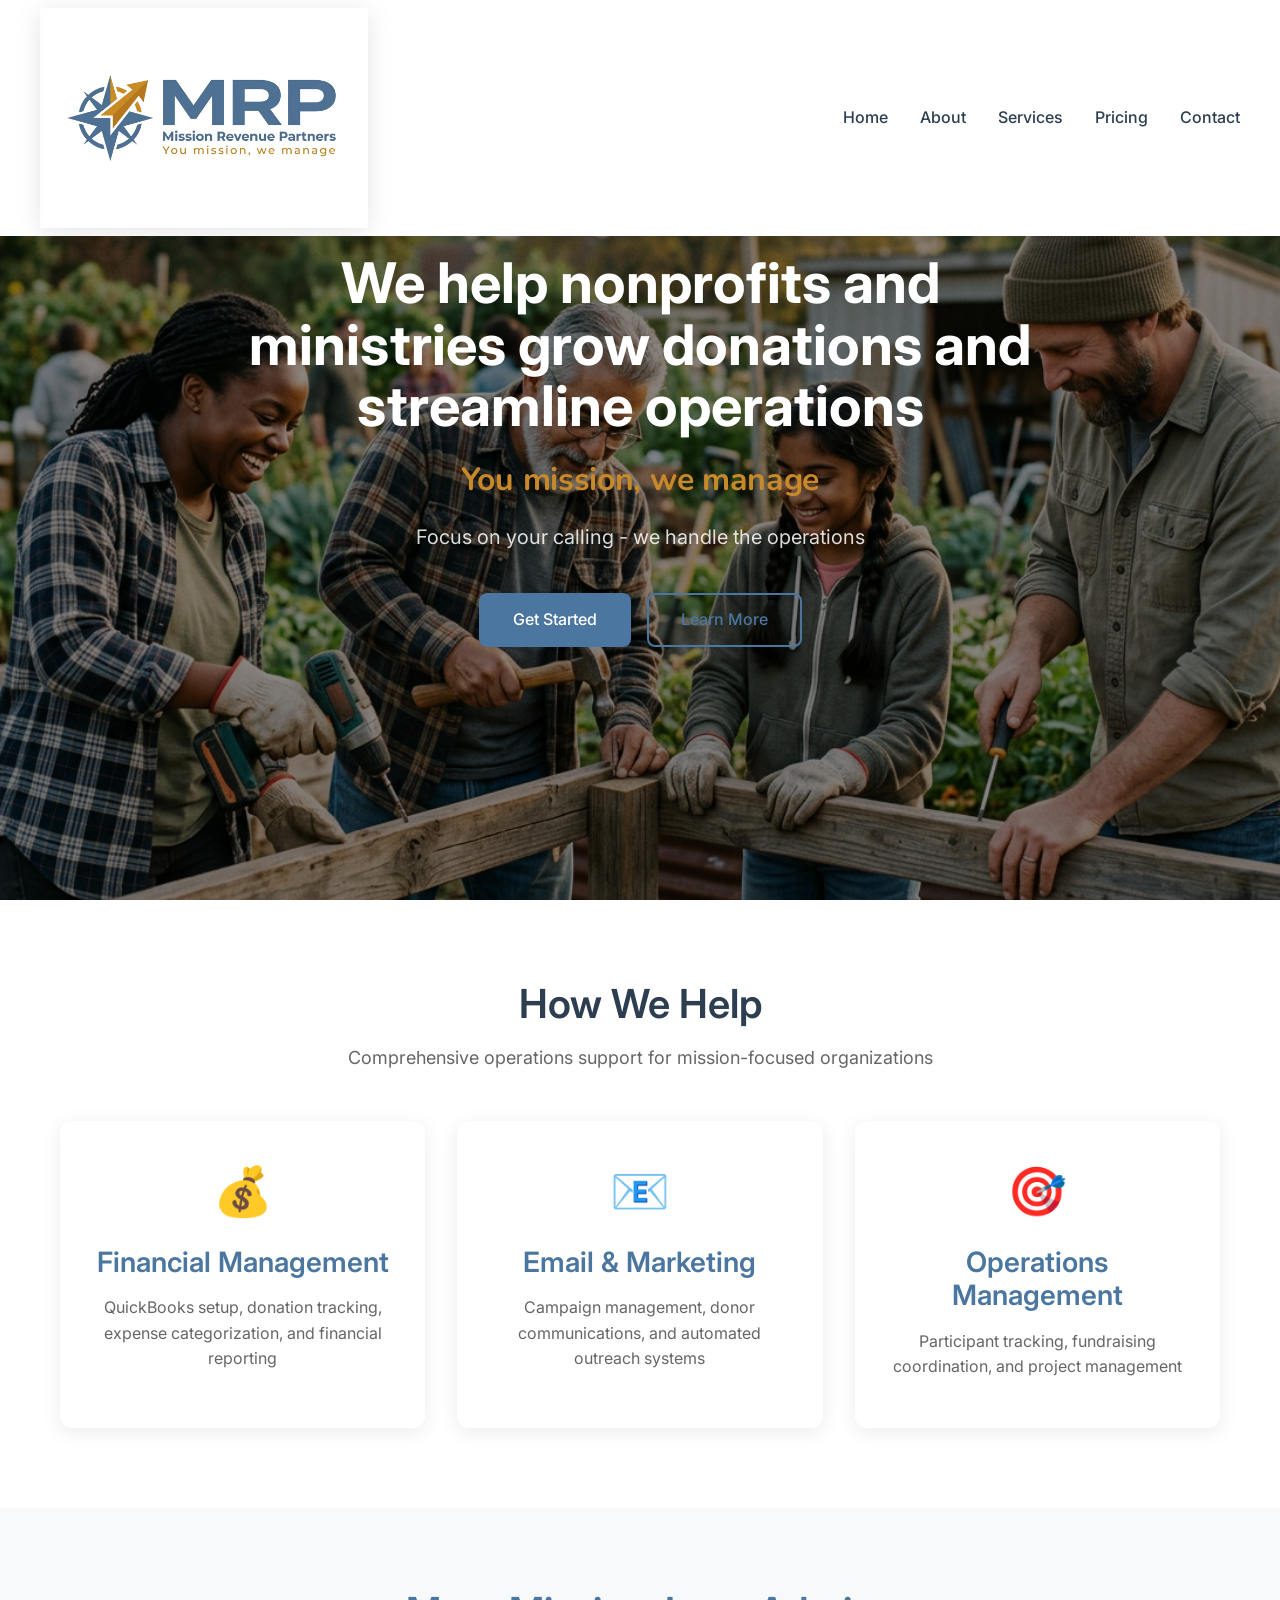
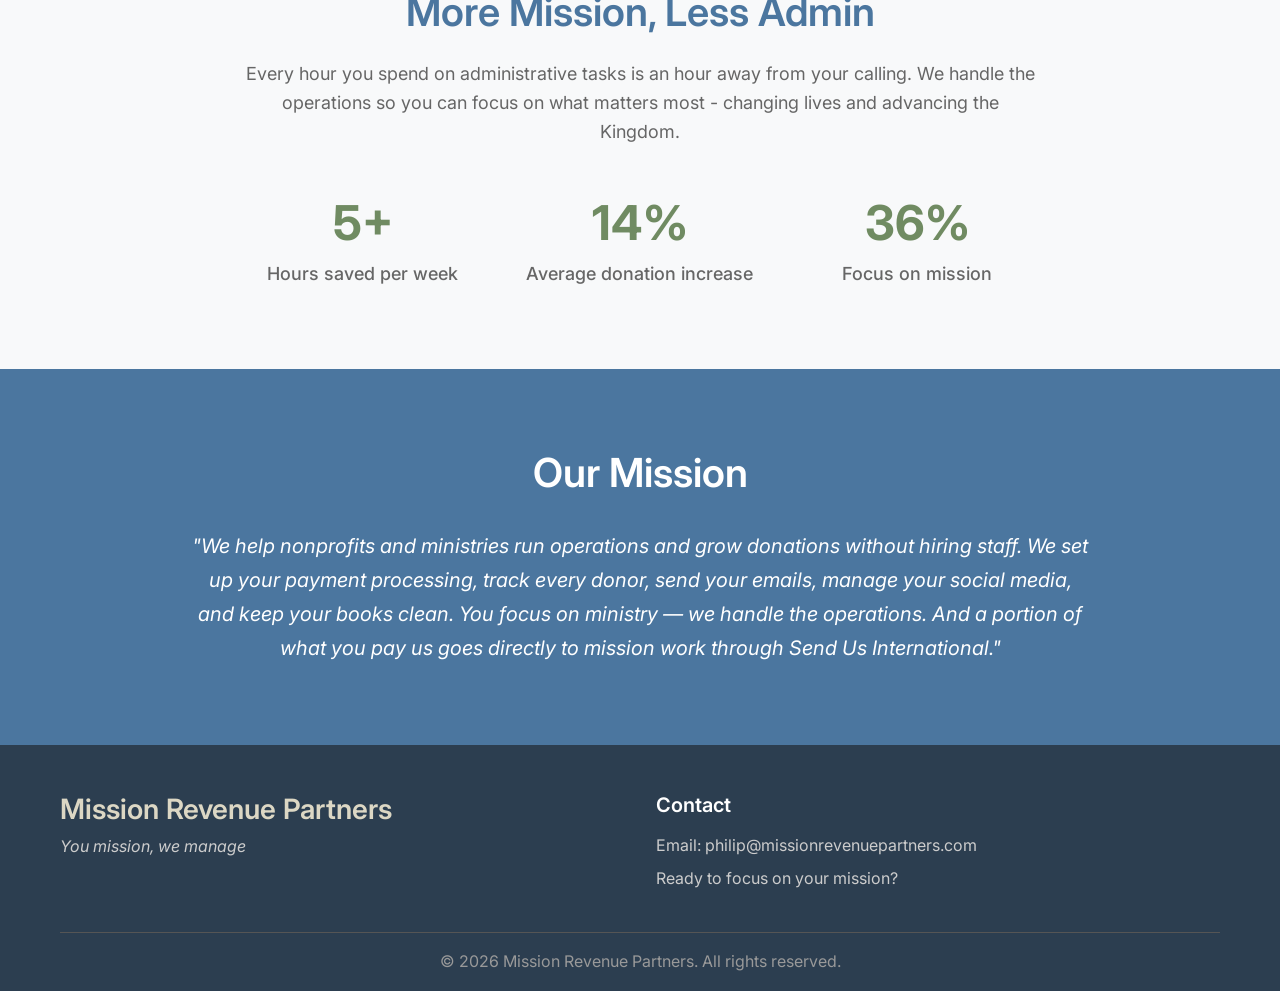
==== commit 41c494cb: "FORCE FIX mobile CSS with !important - target all page hero classes specifically for mobile responsi" ====
--- a/index.html
+++ b/index.html
@@ -6,7 +6,7 @@
     <title>Mission Revenue Partners - You mission, we manage</title>
     <meta name="description" content="We help nonprofits and ministries grow donations and streamline operations. You focus on your mission - we handle the operations.">
     <link rel="icon" type="image/png" sizes="32x32" href="images/favicon-32.png">
-    <link rel="stylesheet" href="css/style.css?t=1779031781">
+    <link rel="stylesheet" href="css/style.css?t=1779032106">
     <link href="https://fonts.googleapis.com/css2?family=Inter:wght@300;400;500;600;700&family=Nunito:wght@400;600;700;800&display=swap" rel="stylesheet">
 </head>
 <body>
--- a/css/style.css
+++ b/css/style.css
@@ -937,19 +937,36 @@
     .hero-mobile-fixed .hero-content {
     }
     
-    /* Page heroes mobile */
-    .page-hero {
-        padding: 60px 20px;
-        min-height: 100vh;
+    /* Page heroes mobile - all pages */
+    .about-hero,
+    .services-hero,
+    .pricing-hero,
+    .contact-hero {
+        padding: 40px 15px !important;
+        min-height: 100vh !important;
         background-size: 140% !important;
+        align-items: center !important;
     }
     
     .page-hero .container {
-        margin-top: 20vh;
-        padding: 20px;
-        max-width: 100%;
-        text-align: center;
-        margin-top: 15vh;
+        margin-top: 0 !important;
+        padding: 20px !important;
+        width: 100% !important;
+    }
+    
+    .page-hero h1 {
+        font-size: 2.2rem !important;
+        margin-bottom: 1rem !important;
+    }
+    
+    .page-hero .hero-tagline {
+        font-size: 1.3rem !important;
+        margin-bottom: 1rem !important;
+    }
+    
+    .page-hero .page-subtitle {
+        font-size: 1rem !important;
+        margin-bottom: 1.5rem !important;
     }
     
     .hero-mobile-fixed .hero-title {
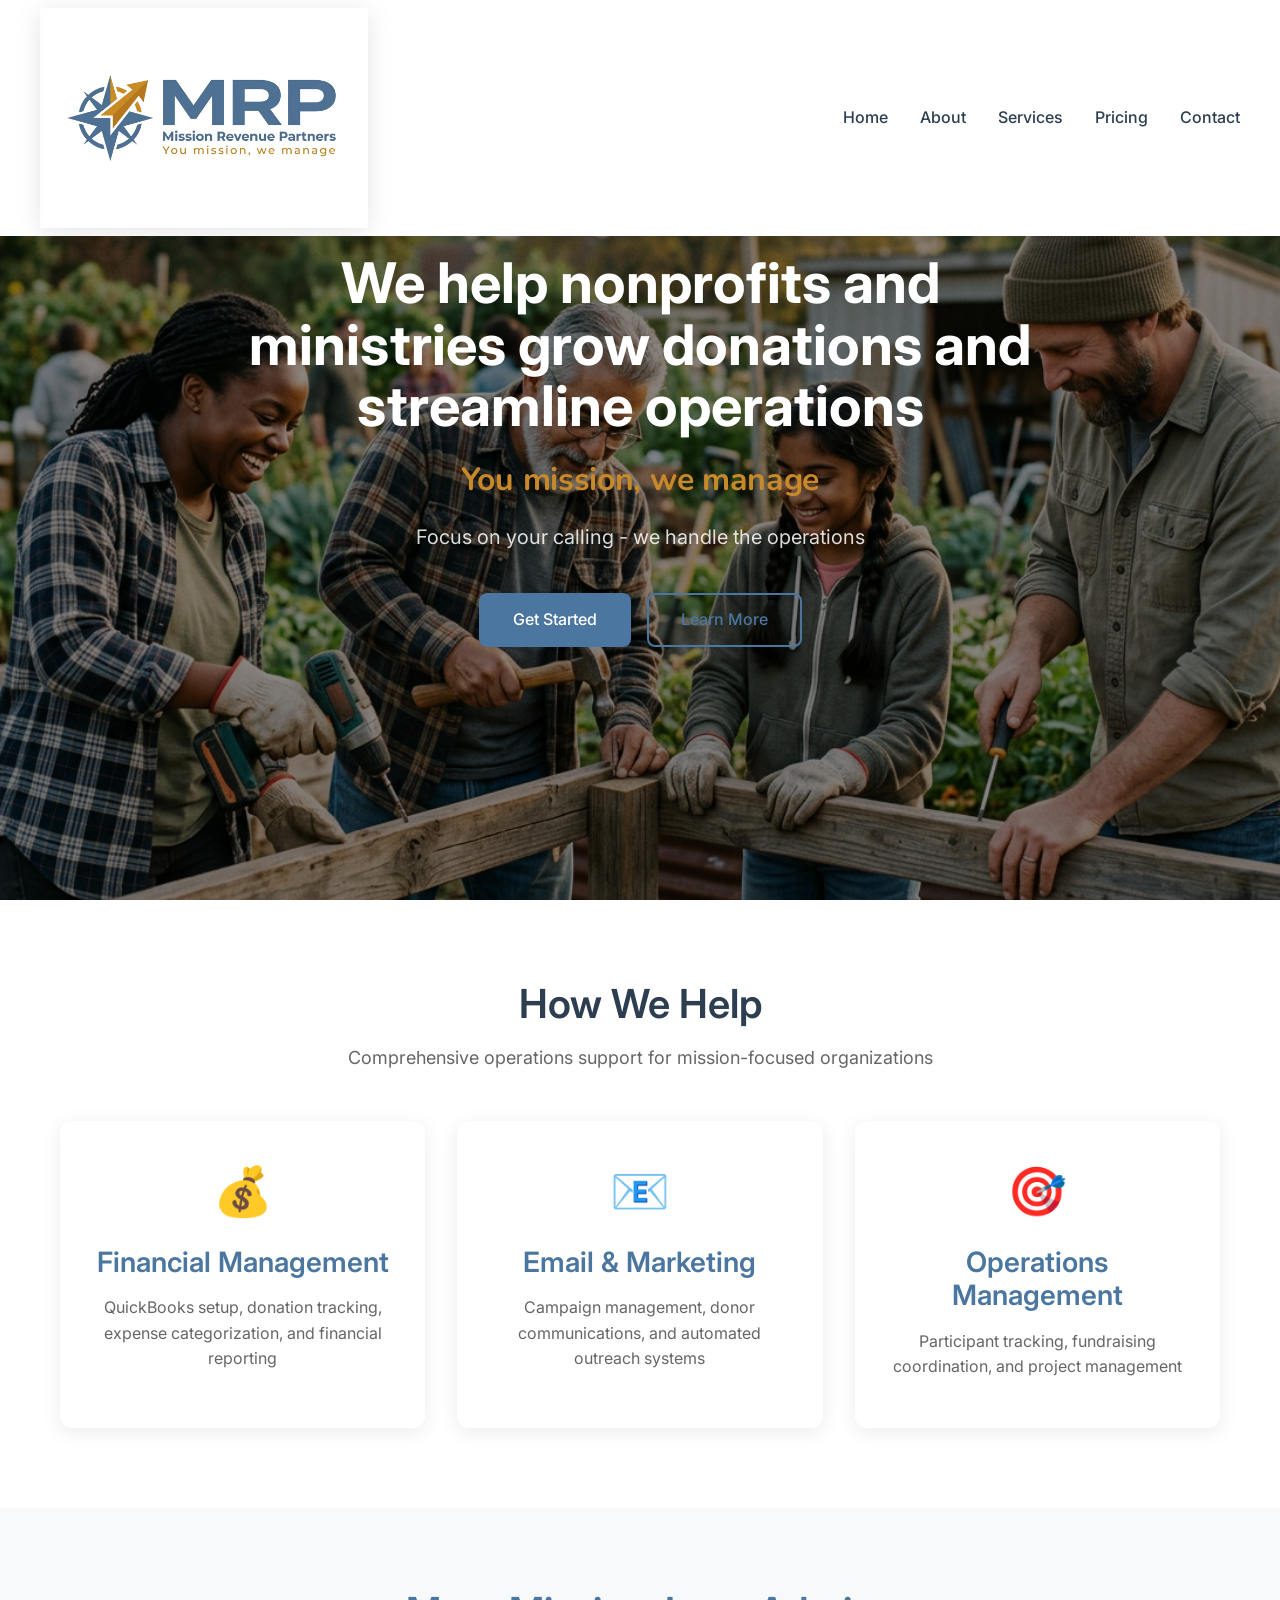
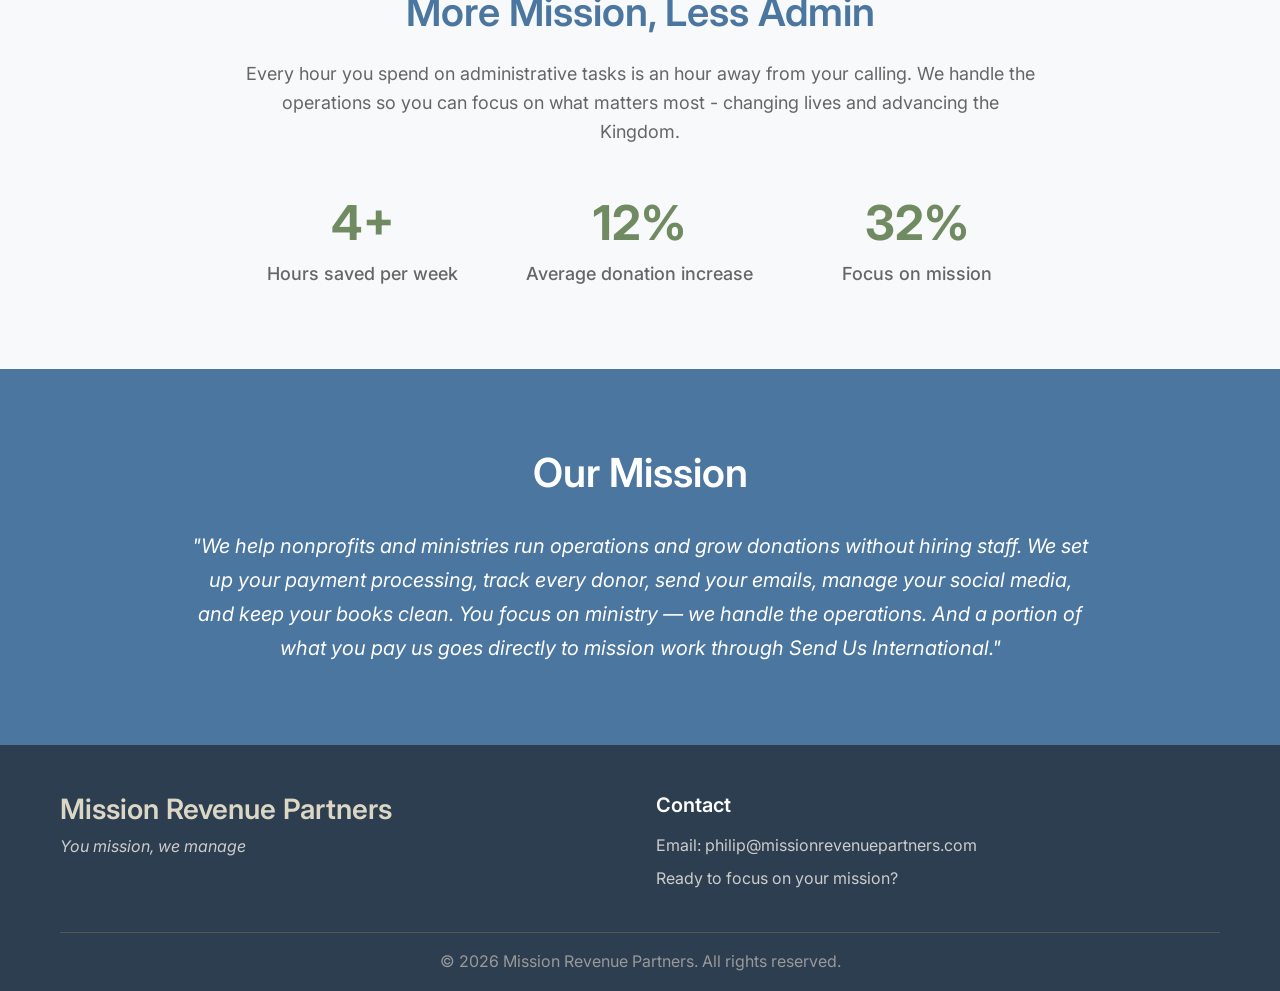
==== commit 0227c7e9: "STANDARDIZE ALL PAGES: Copy exact homepage positioning/centering to all page heroes - consistent for" ====
--- a/index.html
+++ b/index.html
@@ -6,7 +6,7 @@
     <title>Mission Revenue Partners - You mission, we manage</title>
     <meta name="description" content="We help nonprofits and ministries grow donations and streamline operations. You focus on your mission - we handle the operations.">
     <link rel="icon" type="image/png" sizes="32x32" href="images/favicon-32.png">
-    <link rel="stylesheet" href="css/style.css?t=1779032106">
+    <link rel="stylesheet" href="css/style.css?t=1779063658">
     <link href="https://fonts.googleapis.com/css2?family=Inter:wght@300;400;500;600;700&family=Nunito:wght@400;600;700;800&display=swap" rel="stylesheet">
 </head>
 <body>
--- a/css/style.css
+++ b/css/style.css
@@ -379,25 +379,45 @@
     width: 100%;
 }
 
-/* Individual Page Heroes */
+/* Individual Page Heroes - Same positioning as homepage */
 .about-hero {
-    background: linear-gradient(rgba(0, 0, 0, 0.45), rgba(0, 0, 0, 0.45)), url('../images/about-hero.png') center center/cover no-repeat;
+    background: linear-gradient(rgba(0, 0, 0, 0.45), rgba(0, 0, 0, 0.45)), url('../images/about-hero.png?v=1779032340') center calc(30% + 100px)/cover no-repeat;
     background-size: 120%;
+    padding: 120px 0;
+    min-height: 100vh;
+    display: flex;
+    align-items: center;
+    justify-content: center;
 }
 
 .services-hero {
-    background: linear-gradient(rgba(0, 0, 0, 0.45), rgba(0, 0, 0, 0.45)), url('../images/services-hero.png') center center/cover no-repeat;
+    background: linear-gradient(rgba(0, 0, 0, 0.45), rgba(0, 0, 0, 0.45)), url('../images/services-hero.png?v=1779032340') center calc(30% + 100px)/cover no-repeat;
     background-size: 120%;
+    padding: 120px 0;
+    min-height: 100vh;
+    display: flex;
+    align-items: center;
+    justify-content: center;
 }
 
 .pricing-hero {
-    background: linear-gradient(rgba(0, 0, 0, 0.45), rgba(0, 0, 0, 0.45)), url('../images/pricing-hero.png') center center/cover no-repeat;
+    background: linear-gradient(rgba(0, 0, 0, 0.45), rgba(0, 0, 0, 0.45)), url('../images/pricing-hero.png?v=1779032340') center calc(30% + 100px)/cover no-repeat;
     background-size: 120%;
+    padding: 120px 0;
+    min-height: 100vh;
+    display: flex;
+    align-items: center;
+    justify-content: center;
 }
 
 .contact-hero {
-    background: linear-gradient(rgba(0, 0, 0, 0.45), rgba(0, 0, 0, 0.45)), url('../images/contact-hero.png') center center/cover no-repeat;
+    background: linear-gradient(rgba(0, 0, 0, 0.45), rgba(0, 0, 0, 0.45)), url('../images/contact-hero.png?v=1779032340') center calc(30% + 100px)/cover no-repeat;
     background-size: 120%;
+    padding: 120px 0;
+    min-height: 100vh;
+    display: flex;
+    align-items: center;
+    justify-content: center;
 }
 
 .page-hero h1 {
@@ -937,36 +957,42 @@
     .hero-mobile-fixed .hero-content {
     }
     
-    /* Page heroes mobile - all pages */
+    /* Page heroes mobile - copy homepage mobile styling exactly */
     .about-hero,
     .services-hero,
     .pricing-hero,
     .contact-hero {
-        padding: 40px 15px !important;
+        padding: 40px 20px !important;
         min-height: 100vh !important;
-        background-size: 140% !important;
+        background-size: 180% !important;
         align-items: center !important;
+        background-position: center calc(45%) !important;
     }
     
     .page-hero .container {
-        margin-top: 0 !important;
-        padding: 20px !important;
+        padding: 15px !important;
         width: 100% !important;
+        margin: 0 auto !important;
     }
     
     .page-hero h1 {
-        font-size: 2.2rem !important;
+        font-size: 1.6rem !important;
+        line-height: 1.3 !important;
         margin-bottom: 1rem !important;
+        color: white !important;
     }
     
     .page-hero .hero-tagline {
-        font-size: 1.3rem !important;
+        font-size: 1.2rem !important;
         margin-bottom: 1rem !important;
+        color: var(--amber-gold) !important;
     }
     
     .page-hero .page-subtitle {
         font-size: 1rem !important;
-        margin-bottom: 1.5rem !important;
+        line-height: 1.4 !important;
+        margin-bottom: 1.8rem !important;
+        color: rgba(255,255,255,0.85) !important;
     }
     
     .hero-mobile-fixed .hero-title {
